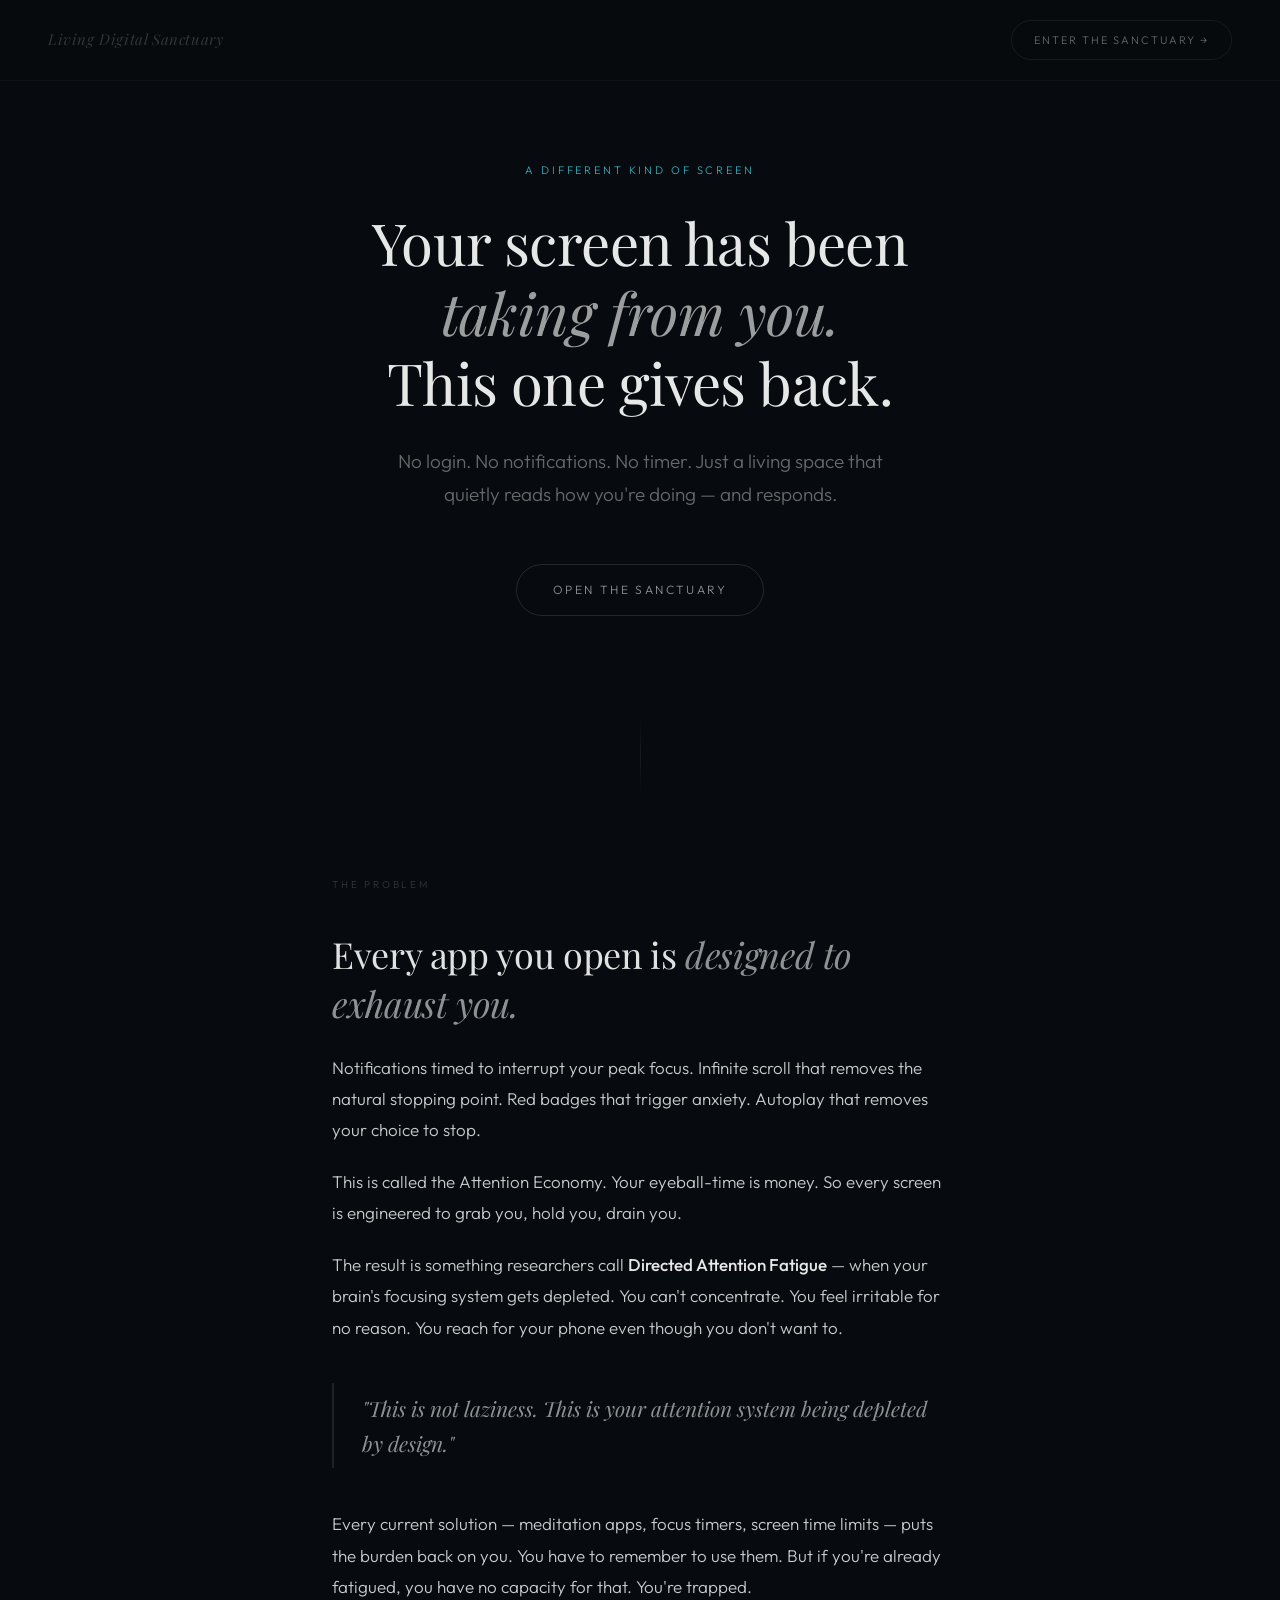
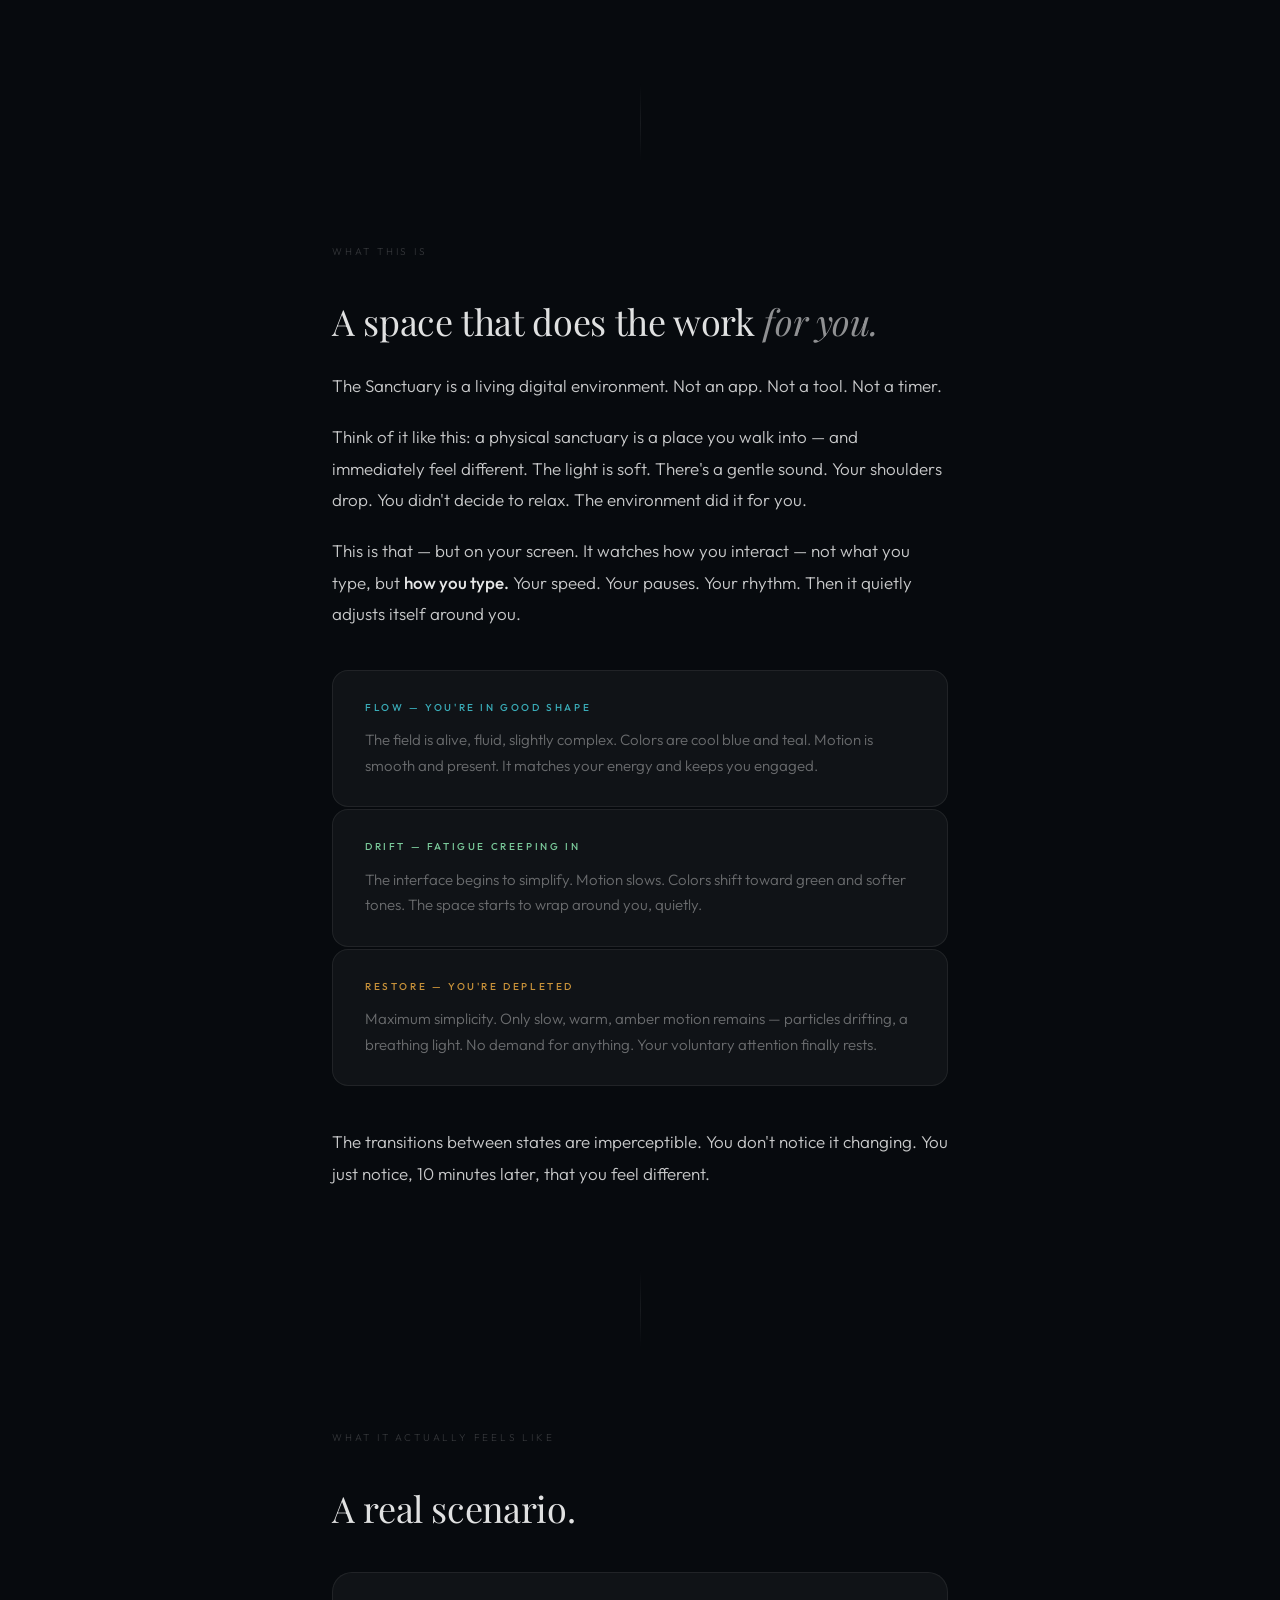
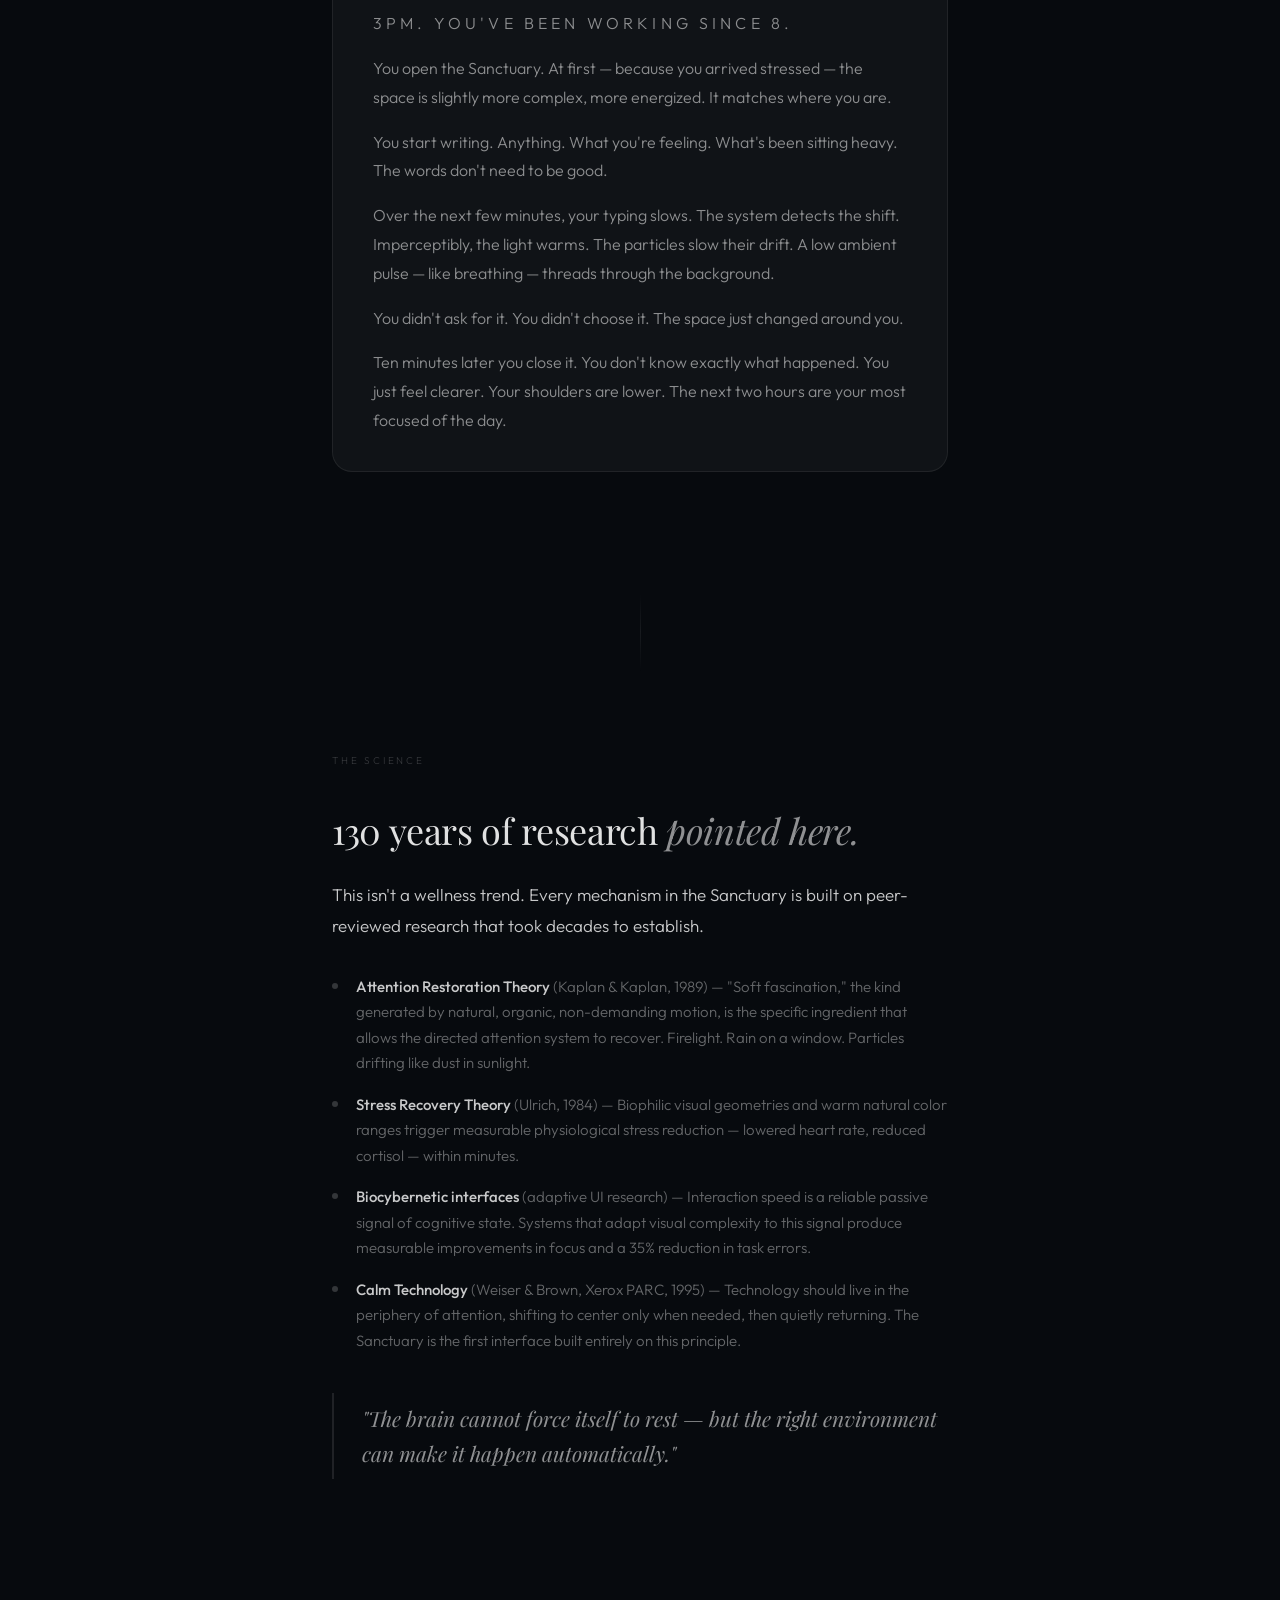
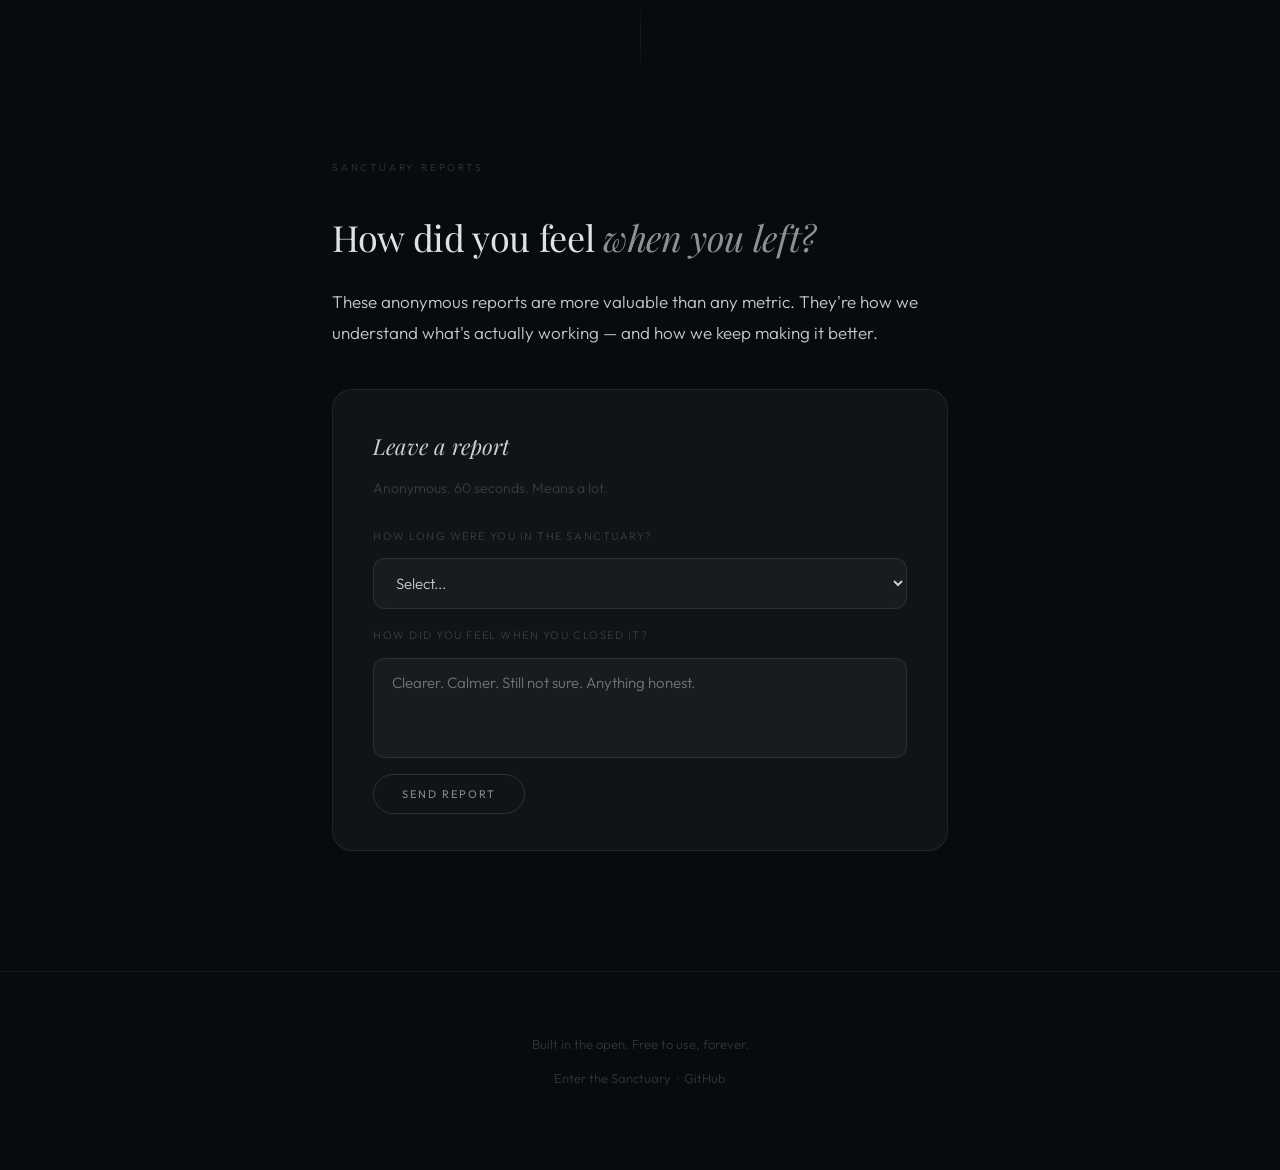
==== about.html @ 69bf77cf "uploaded about" ====
<!DOCTYPE html>
<html lang="en">
<head>
    <meta charset="UTF-8">
    <meta name="viewport" content="width=device-width, initial-scale=1.0">
    <title>About — Living Digital Sanctuary</title>
    <meta name="description" content="A screen that restores you. The science, the story, and why it works.">
    <link rel="preconnect" href="https://fonts.googleapis.com">
    <link rel="preconnect" href="https://fonts.gstatic.com" crossorigin>
    <link href="https://fonts.googleapis.com/css2?family=Outfit:wght@300;400;500&family=Playfair+Display:ital,wght@0,400;0,500;1,400;1,500&display=swap" rel="stylesheet">
    <style>
        *, *::before, *::after { margin: 0; padding: 0; box-sizing: border-box; }

        :root {
            --bg:        #070a0e;
            --surface:   rgba(255,255,255,0.04);
            --border:    rgba(255,255,255,0.07);
            --text:      rgba(255,255,255,0.78);
            --muted:     rgba(255,255,255,0.38);
            --dim:       rgba(255,255,255,0.18);
            --accent:    rgba(255,255,255,0.65);
            --gold:      #c8923a;
            --teal:      #3aacb8;
        }

        html { scroll-behavior: smooth; }

        body {
            background: var(--bg);
            color: var(--text);
            font-family: 'Outfit', sans-serif;
            font-weight: 300;
            line-height: 1.85;
            font-size: 17px;
            opacity: 0;
            animation: fadeIn 1.8s ease 0.2s forwards;
        }

        @keyframes fadeIn { to { opacity: 1; } }

        /* ── NAV ── */
        nav {
            position: fixed;
            top: 0; left: 0; right: 0;
            z-index: 100;
            display: flex;
            align-items: center;
            justify-content: space-between;
            padding: 20px 48px;
            backdrop-filter: blur(20px);
            -webkit-backdrop-filter: blur(20px);
            border-bottom: 1px solid rgba(255,255,255,0.04);
            background: rgba(7,10,14,0.7);
        }

        .nav-logo {
            font-family: 'Playfair Display', serif;
            font-style: italic;
            font-size: 15px;
            color: var(--dim);
            text-decoration: none;
            letter-spacing: 0.04em;
            transition: color 0.3s;
        }
        .nav-logo:hover { color: var(--accent); }

        .nav-enter {
            font-size: 11px;
            letter-spacing: 0.18em;
            text-transform: uppercase;
            color: var(--muted);
            text-decoration: none;
            border: 1px solid var(--border);
            padding: 9px 22px;
            border-radius: 30px;
            transition: background 0.3s, color 0.3s, border-color 0.3s;
        }
        .nav-enter:hover {
            background: rgba(255,255,255,0.07);
            color: var(--accent);
            border-color: rgba(255,255,255,0.18);
        }

        /* ── LAYOUT ── */
        .wrap {
            max-width: 680px;
            margin: 0 auto;
            padding: 0 32px;
        }

        /* ── HERO ── */
        .hero {
            padding: 160px 0 100px;
            text-align: center;
        }

        .hero-eyebrow {
            font-size: 11px;
            letter-spacing: 0.26em;
            text-transform: uppercase;
            color: var(--teal);
            margin-bottom: 28px;
            opacity: 0;
            animation: fadeUp 1s ease 0.6s forwards;
        }

        .hero-title {
            font-family: 'Playfair Display', serif;
            font-size: clamp(38px, 6vw, 58px);
            font-weight: 400;
            line-height: 1.2;
            color: rgba(255,255,255,0.90);
            letter-spacing: -0.01em;
            margin-bottom: 28px;
            opacity: 0;
            animation: fadeUp 1s ease 0.8s forwards;
        }

        .hero-title em {
            font-style: italic;
            color: rgba(255,255,255,0.60);
        }

        .hero-sub {
            font-size: 19px;
            color: var(--muted);
            max-width: 500px;
            margin: 0 auto 52px;
            line-height: 1.75;
            opacity: 0;
            animation: fadeUp 1s ease 1.0s forwards;
        }

        .hero-cta {
            display: inline-block;
            font-size: 12px;
            letter-spacing: 0.2em;
            text-transform: uppercase;
            color: rgba(255,255,255,0.55);
            border: 1px solid rgba(255,255,255,0.12);
            padding: 14px 36px;
            border-radius: 40px;
            text-decoration: none;
            transition: background 0.35s, color 0.35s, border-color 0.35s;
            opacity: 0;
            animation: fadeUp 1s ease 1.2s forwards;
        }

        .hero-cta:hover {
            background: rgba(255,255,255,0.07);
            color: rgba(255,255,255,0.95);
            border-color: rgba(255,255,255,0.22);
        }

        @keyframes fadeUp {
            from { opacity: 0; transform: translateY(14px); }
            to   { opacity: 1; transform: translateY(0); }
        }

        /* ── DIVIDER ── */
        .divider {
            width: 1px;
            height: 80px;
            background: linear-gradient(to bottom, transparent, var(--border), transparent);
            margin: 0 auto;
        }

        /* ── SECTIONS ── */
        section {
            padding: 80px 0;
        }

        .section-label {
            font-size: 10px;
            letter-spacing: 0.28em;
            text-transform: uppercase;
            color: var(--dim);
            margin-bottom: 36px;
        }

        h2 {
            font-family: 'Playfair Display', serif;
            font-size: clamp(26px, 4vw, 36px);
            font-weight: 400;
            line-height: 1.35;
            color: rgba(255,255,255,0.88);
            margin-bottom: 24px;
            letter-spacing: -0.01em;
        }

        h2 em { font-style: italic; color: rgba(255,255,255,0.55); }

        p {
            color: var(--text);
            margin-bottom: 20px;
        }

        p:last-child { margin-bottom: 0; }

        strong {
            color: rgba(255,255,255,0.90);
            font-weight: 500;
        }

        /* ── PULL QUOTE ── */
        .pull-quote {
            border-left: 2px solid rgba(255,255,255,0.10);
            margin: 40px 0;
            padding: 8px 0 8px 28px;
        }

        .pull-quote p {
            font-family: 'Playfair Display', serif;
            font-style: italic;
            font-size: 21px;
            line-height: 1.65;
            color: rgba(255,255,255,0.55);
            margin: 0;
        }

        /* ── STATE CARDS ── */
        .states {
            display: flex;
            flex-direction: column;
            gap: 2px;
            margin: 40px 0;
        }

        .state-card {
            background: var(--surface);
            border: 1px solid var(--border);
            border-radius: 16px;
            padding: 28px 32px;
            transition: background 0.3s;
        }

        .state-card:hover { background: rgba(255,255,255,0.06); }

        .state-name {
            font-size: 10px;
            letter-spacing: 0.26em;
            text-transform: uppercase;
            margin-bottom: 10px;
            font-weight: 500;
        }

        .state-card.flow   .state-name { color: var(--teal); }
        .state-card.drift  .state-name { color: #7ac99a; }
        .state-card.restore .state-name { color: var(--gold); }

        .state-desc {
            font-size: 15px;
            color: var(--muted);
            line-height: 1.7;
            margin: 0;
        }

        /* ── SCIENCE PILLS ── */
        .science-list {
            list-style: none;
            display: flex;
            flex-direction: column;
            gap: 16px;
            margin: 32px 0;
        }

        .science-list li {
            display: flex;
            gap: 18px;
            align-items: flex-start;
        }

        .sci-dot {
            width: 6px;
            height: 6px;
            border-radius: 50%;
            background: rgba(255,255,255,0.18);
            margin-top: 9px;
            flex-shrink: 0;
        }

        .sci-text {
            font-size: 15px;
            color: var(--muted);
            line-height: 1.7;
        }

        .sci-text strong { color: rgba(255,255,255,0.78); }

        /* ── SCENARIO BOX ── */
        .scenario {
            background: var(--surface);
            border: 1px solid var(--border);
            border-radius: 20px;
            padding: 36px 40px;
            margin: 40px 0;
        }

        .scenario-label {
            font-size: 10px;
            letter-spacing: 0.26em;
            text-transform: uppercase;
            color: var(--dim);
            margin-bottom: 20px;
        }

        .scenario p {
            font-size: 16px;
            color: rgba(255,255,255,0.52);
            margin-bottom: 16px;
            line-height: 1.8;
        }

        .scenario p:last-child { margin-bottom: 0; }

        /* ── REPORT FORM ── */
        .report-form {
            background: var(--surface);
            border: 1px solid var(--border);
            border-radius: 20px;
            padding: 36px 40px;
            margin: 40px 0;
        }

        .report-form h3 {
            font-family: 'Playfair Display', serif;
            font-size: 22px;
            font-weight: 400;
            color: rgba(255,255,255,0.80);
            margin-bottom: 10px;
            font-style: italic;
        }

        .report-form p {
            font-size: 14px;
            color: var(--dim);
            margin-bottom: 24px;
        }

        .form-row {
            display: flex;
            flex-direction: column;
            gap: 12px;
            margin-bottom: 16px;
        }

        .form-row label {
            font-size: 11px;
            letter-spacing: 0.14em;
            text-transform: uppercase;
            color: var(--dim);
        }

        .form-row textarea,
        .form-row select {
            background: rgba(255,255,255,0.04);
            border: 1px solid rgba(255,255,255,0.09);
            border-radius: 12px;
            color: var(--text);
            font-family: 'Outfit', sans-serif;
            font-size: 15px;
            font-weight: 300;
            padding: 14px 18px;
            resize: none;
            outline: none;
            transition: border-color 0.3s;
            width: 100%;
        }

        .form-row textarea:focus,
        .form-row select:focus {
            border-color: rgba(255,255,255,0.18);
        }

        .form-row textarea { height: 100px; }

        .form-row select option { background: #111; }

        .form-submit {
            background: transparent;
            border: 1px solid rgba(255,255,255,0.12);
            color: rgba(255,255,255,0.50);
            padding: 12px 28px;
            border-radius: 30px;
            font-size: 11px;
            letter-spacing: 0.18em;
            text-transform: uppercase;
            cursor: pointer;
            font-family: 'Outfit', sans-serif;
            transition: background 0.3s, color 0.3s, border-color 0.3s;
        }

        .form-submit:hover {
            background: rgba(255,255,255,0.07);
            color: rgba(255,255,255,0.90);
            border-color: rgba(255,255,255,0.20);
        }

        /* ── FOOTER ── */
        footer {
            padding: 60px 0 80px;
            text-align: center;
            border-top: 1px solid rgba(255,255,255,0.05);
        }

        footer p {
            font-size: 13px;
            color: var(--dim);
            margin-bottom: 10px;
        }

        footer a {
            color: var(--dim);
            text-decoration: none;
            transition: color 0.3s;
        }

        footer a:hover { color: var(--accent); }

        /* ── RESPONSIVE ── */
        @media (max-width: 600px) {
            nav { padding: 18px 24px; }
            .wrap { padding: 0 20px; }
            .hero { padding: 120px 0 70px; }
            .scenario, .report-form { padding: 26px 22px; }
            .pull-quote { padding-left: 18px; }
        }
    </style>
</head>
<body>

<nav>
    <a class="nav-logo" href="index.html">Living Digital Sanctuary</a>
    <a class="nav-enter" href="index.html">Enter the Sanctuary →</a>
</nav>

<main>

    <!-- HERO -->
    <div class="wrap">
        <div class="hero">
            <p class="hero-eyebrow">A different kind of screen</p>
            <h1 class="hero-title">Your screen has been<br><em>taking from you.</em><br>This one gives back.</h1>
            <p class="hero-sub">No login. No notifications. No timer. Just a living space that quietly reads how you're doing — and responds.</p>
            <a class="hero-cta" href="index.html">Open the Sanctuary</a>
        </div>
    </div>

    <div class="divider"></div>

    <!-- THE PROBLEM -->
    <div class="wrap">
        <section>
            <p class="section-label">The problem</p>
            <h2>Every app you open is <em>designed to exhaust you.</em></h2>
            <p>Notifications timed to interrupt your peak focus. Infinite scroll that removes the natural stopping point. Red badges that trigger anxiety. Autoplay that removes your choice to stop.</p>
            <p>This is called the Attention Economy. Your eyeball-time is money. So every screen is engineered to grab you, hold you, drain you.</p>
            <p>The result is something researchers call <strong>Directed Attention Fatigue</strong> — when your brain's focusing system gets depleted. You can't concentrate. You feel irritable for no reason. You reach for your phone even though you don't want to.</p>

            <div class="pull-quote">
                <p>"This is not laziness. This is your attention system being depleted by design."</p>
            </div>

            <p>Every current solution — meditation apps, focus timers, screen time limits — puts the burden back on you. You have to remember to use them. But if you're already fatigued, you have no capacity for that. You're trapped.</p>
        </section>
    </div>

    <div class="divider"></div>

    <!-- WHAT IT IS -->
    <div class="wrap">
        <section>
            <p class="section-label">What this is</p>
            <h2>A space that does the work <em>for you.</em></h2>
            <p>The Sanctuary is a living digital environment. Not an app. Not a tool. Not a timer.</p>
            <p>Think of it like this: a physical sanctuary is a place you walk into — and immediately feel different. The light is soft. There's a gentle sound. Your shoulders drop. You didn't decide to relax. The environment did it for you.</p>
            <p>This is that — but on your screen. It watches how you interact — not what you type, but <strong>how you type.</strong> Your speed. Your pauses. Your rhythm. Then it quietly adjusts itself around you.</p>

            <div class="states">
                <div class="state-card flow">
                    <p class="state-name">Flow — you're in good shape</p>
                    <p class="state-desc">The field is alive, fluid, slightly complex. Colors are cool blue and teal. Motion is smooth and present. It matches your energy and keeps you engaged.</p>
                </div>
                <div class="state-card drift">
                    <p class="state-name">Drift — fatigue creeping in</p>
                    <p class="state-desc">The interface begins to simplify. Motion slows. Colors shift toward green and softer tones. The space starts to wrap around you, quietly.</p>
                </div>
                <div class="state-card restore">
                    <p class="state-name">Restore — you're depleted</p>
                    <p class="state-desc">Maximum simplicity. Only slow, warm, amber motion remains — particles drifting, a breathing light. No demand for anything. Your voluntary attention finally rests.</p>
                </div>
            </div>

            <p>The transitions between states are imperceptible. You don't notice it changing. You just notice, 10 minutes later, that you feel different.</p>
        </section>
    </div>

    <div class="divider"></div>

    <!-- A REAL SCENARIO -->
    <div class="wrap">
        <section>
            <p class="section-label">What it actually feels like</p>
            <h2>A real scenario.</h2>

            <div class="scenario">
                <p class="scenario-label">3pm. You've been working since 8.</p>
                <p>You open the Sanctuary. At first — because you arrived stressed — the space is slightly more complex, more energized. It matches where you are.</p>
                <p>You start writing. Anything. What you're feeling. What's been sitting heavy. The words don't need to be good.</p>
                <p>Over the next few minutes, your typing slows. The system detects the shift. Imperceptibly, the light warms. The particles slow their drift. A low ambient pulse — like breathing — threads through the background.</p>
                <p>You didn't ask for it. You didn't choose it. The space just changed around you.</p>
                <p>Ten minutes later you close it. You don't know exactly what happened. You just feel clearer. Your shoulders are lower. The next two hours are your most focused of the day.</p>
            </div>
        </section>
    </div>

    <div class="divider"></div>

    <!-- THE SCIENCE -->
    <div class="wrap">
        <section>
            <p class="section-label">The science</p>
            <h2>130 years of research <em>pointed here.</em></h2>
            <p>This isn't a wellness trend. Every mechanism in the Sanctuary is built on peer-reviewed research that took decades to establish.</p>

            <ul class="science-list">
                <li>
                    <span class="sci-dot"></span>
                    <span class="sci-text"><strong>Attention Restoration Theory</strong> (Kaplan & Kaplan, 1989) — "Soft fascination," the kind generated by natural, organic, non-demanding motion, is the specific ingredient that allows the directed attention system to recover. Firelight. Rain on a window. Particles drifting like dust in sunlight.</span>
                </li>
                <li>
                    <span class="sci-dot"></span>
                    <span class="sci-text"><strong>Stress Recovery Theory</strong> (Ulrich, 1984) — Biophilic visual geometries and warm natural color ranges trigger measurable physiological stress reduction — lowered heart rate, reduced cortisol — within minutes.</span>
                </li>
                <li>
                    <span class="sci-dot"></span>
                    <span class="sci-text"><strong>Biocybernetic interfaces</strong> (adaptive UI research) — Interaction speed is a reliable passive signal of cognitive state. Systems that adapt visual complexity to this signal produce measurable improvements in focus and a 35% reduction in task errors.</span>
                </li>
                <li>
                    <span class="sci-dot"></span>
                    <span class="sci-text"><strong>Calm Technology</strong> (Weiser & Brown, Xerox PARC, 1995) — Technology should live in the periphery of attention, shifting to center only when needed, then quietly returning. The Sanctuary is the first interface built entirely on this principle.</span>
                </li>
            </ul>

            <div class="pull-quote">
                <p>"The brain cannot force itself to rest — but the right environment can make it happen automatically."</p>
            </div>
        </section>
    </div>

    <div class="divider"></div>

    <!-- SANCTUARY REPORTS -->
    <div class="wrap">
        <section>
            <p class="section-label">Sanctuary reports</p>
            <h2>How did you feel <em>when you left?</em></h2>
            <p>These anonymous reports are more valuable than any metric. They're how we understand what's actually working — and how we keep making it better.</p>

            <div class="report-form">
                <h3>Leave a report</h3>
                <p>Anonymous. 60 seconds. Means a lot.</p>

                <div class="form-row">
                    <label>How long were you in the Sanctuary?</label>
                    <select>
                        <option value="">Select...</option>
                        <option>Less than 2 minutes</option>
                        <option>2–5 minutes</option>
                        <option>5–10 minutes</option>
                        <option>More than 10 minutes</option>
                    </select>
                </div>

                <div class="form-row">
                    <label>How did you feel when you closed it?</label>
                    <textarea placeholder="Clearer. Calmer. Still not sure. Anything honest."></textarea>
                </div>

                <button class="form-submit" onclick="submitReport(this)">Send report</button>
            </div>
        </section>
    </div>

</main>

<footer>
    <div class="wrap">
        <p>Built in the open. Free to use, forever.</p>
        <p><a href="index.html">Enter the Sanctuary</a> &nbsp;·&nbsp; <a href="https://github.com/My-Projects-SpaceLab/living-digital-sanctuary" target="_blank" rel="noopener">GitHub</a></p>
    </div>
</footer>

<script>
function submitReport(btn) {
    const select   = document.querySelector('.report-form select');
    const textarea = document.querySelector('.report-form textarea');
    const duration = select.value;
    const feeling  = textarea.value.trim();

    if (!duration || !feeling) {
        btn.textContent = 'Please fill both fields';
        setTimeout(() => { btn.textContent = 'Send report'; }, 2000);
        return;
    }

    // In production: replace with your actual form endpoint (Formspree, Netlify Forms, etc.)
    // For now: just show a thank-you state
    const form = document.querySelector('.report-form');
    form.innerHTML = `
        <p style="font-family:'Playfair Display',serif; font-style:italic; font-size:20px; color:rgba(255,255,255,0.60); line-height:1.7;">
            Thank you. That matters more than you know.
        </p>
    `;
}
</script>

</body>
</html>
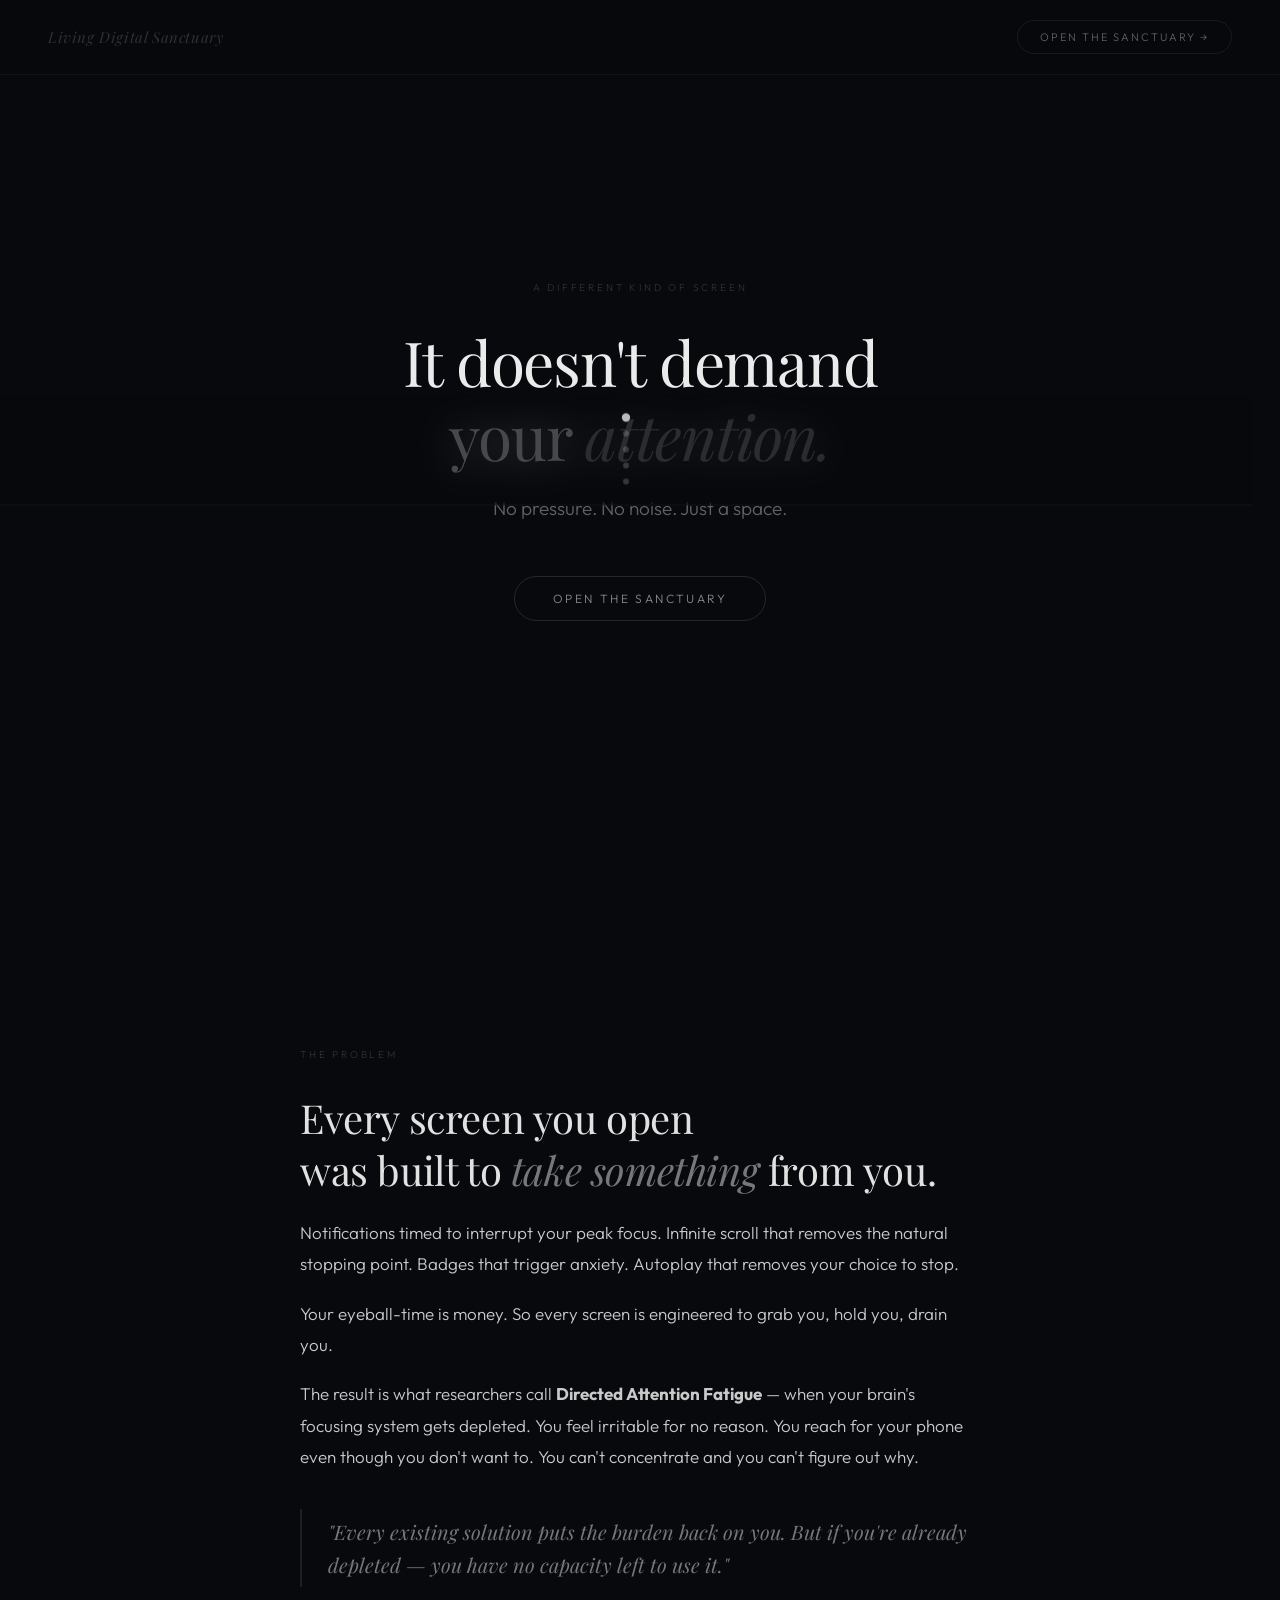
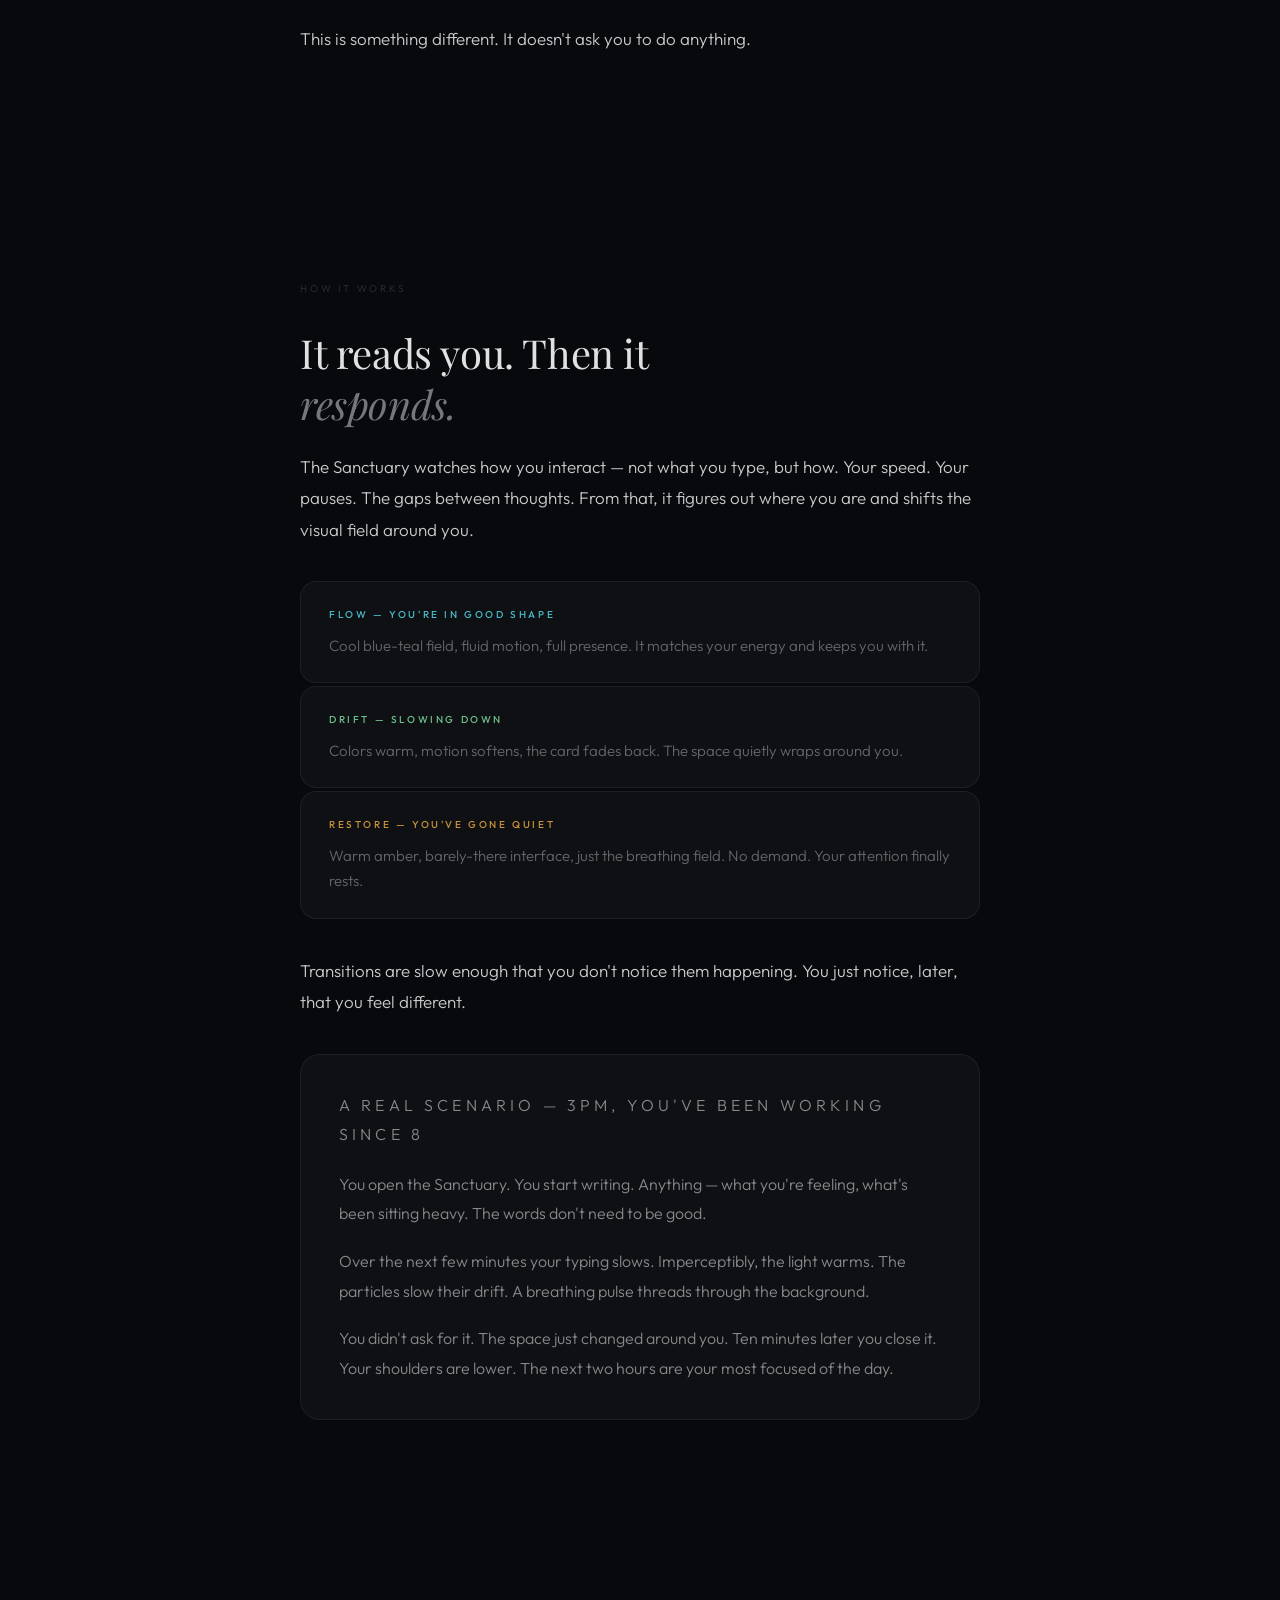
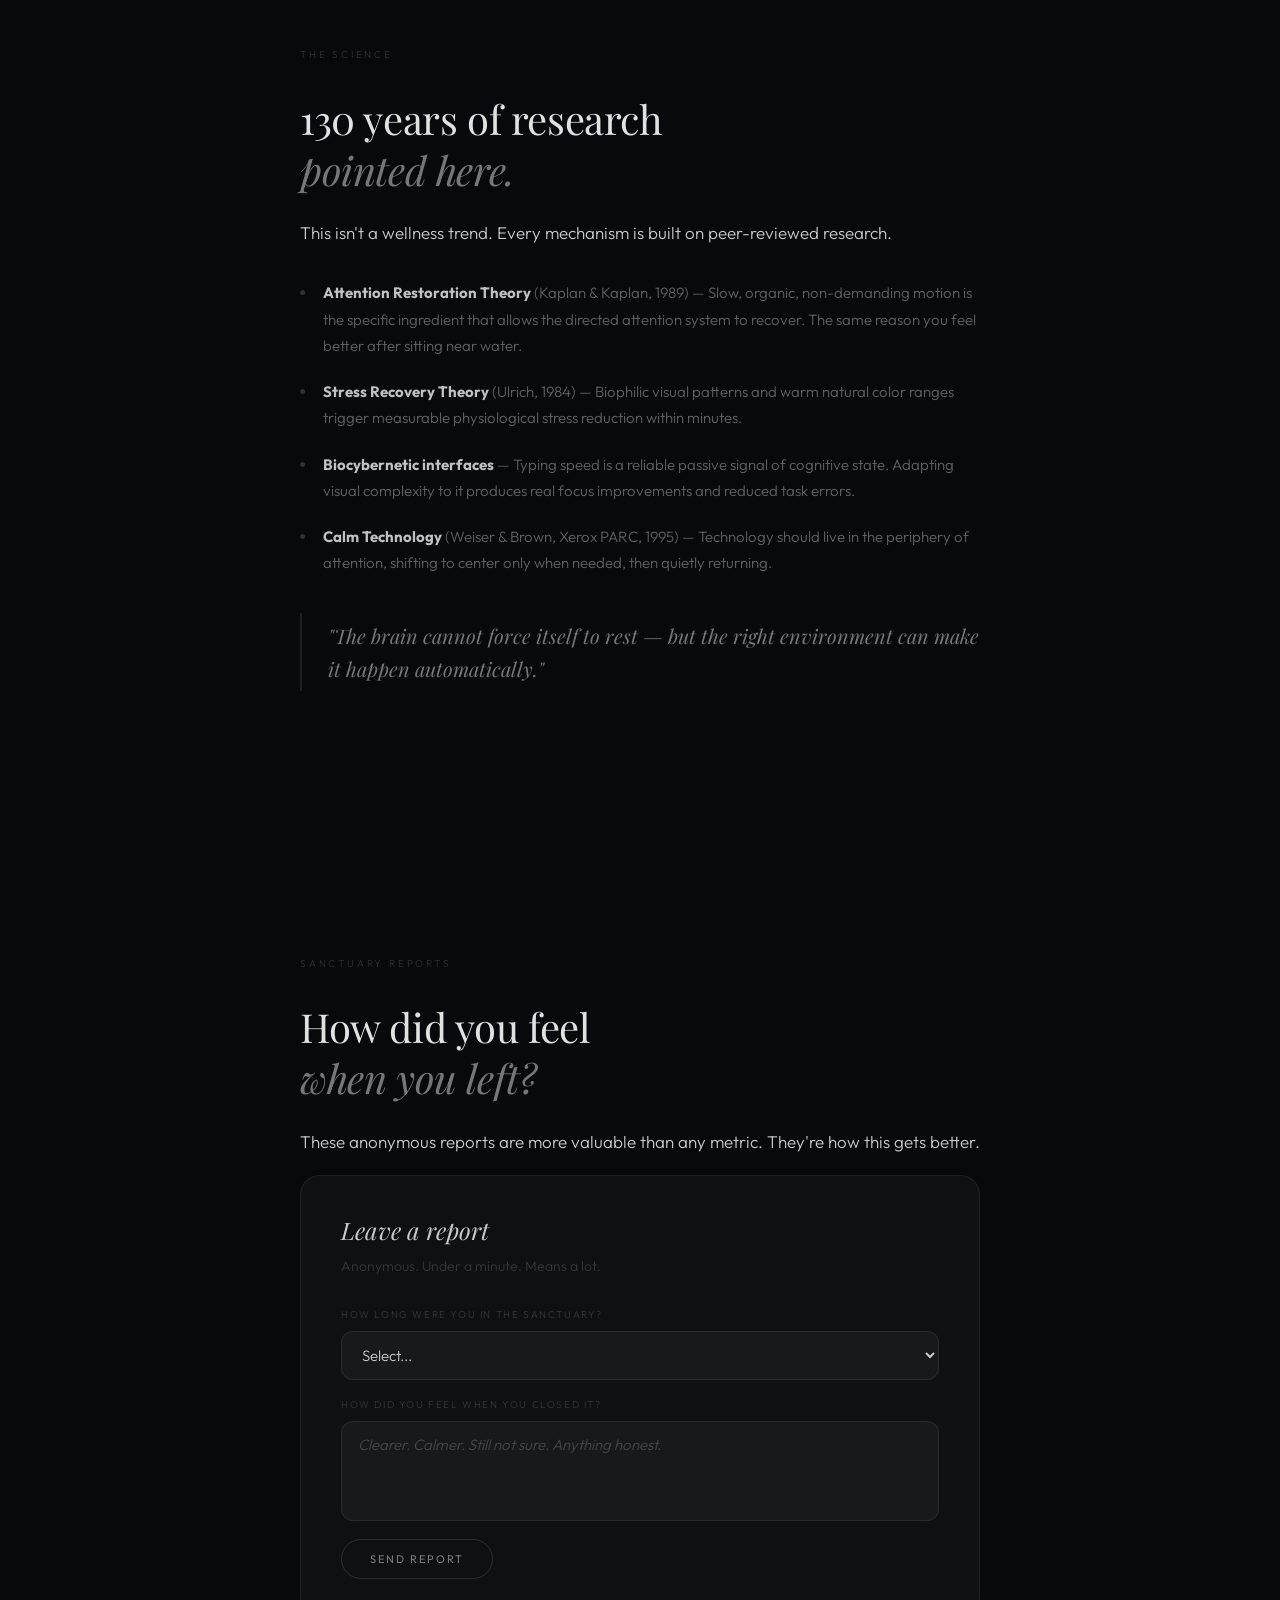
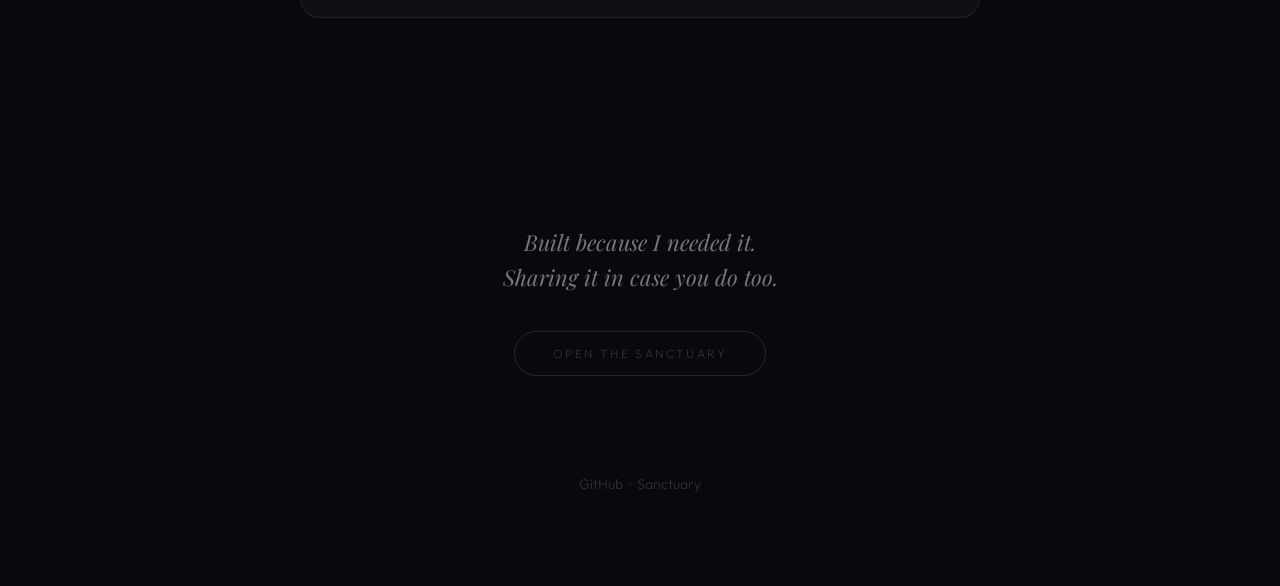
==== commit 3d3ac7ea: "Update about.html style changed to apple" ====
--- a/about.html
+++ b/about.html
@@ -3,617 +3,425 @@
 <head>
     <meta charset="UTF-8">
     <meta name="viewport" content="width=device-width, initial-scale=1.0">
-    <title>About — Living Digital Sanctuary</title>
-    <meta name="description" content="A screen that restores you. The science, the story, and why it works.">
+    <title>Living Digital Sanctuary</title>
+    <meta name="description" content="A screen that doesn't demand your attention. No pressure. No noise. Just a space.">
     <link rel="preconnect" href="https://fonts.googleapis.com">
     <link rel="preconnect" href="https://fonts.gstatic.com" crossorigin>
     <link href="https://fonts.googleapis.com/css2?family=Outfit:wght@300;400;500&family=Playfair+Display:ital,wght@0,400;0,500;1,400;1,500&display=swap" rel="stylesheet">
     <style>
-        *, *::before, *::after { margin: 0; padding: 0; box-sizing: border-box; }
-
-        :root {
-            --bg:        #070a0e;
-            --surface:   rgba(255,255,255,0.04);
-            --border:    rgba(255,255,255,0.07);
-            --text:      rgba(255,255,255,0.78);
-            --muted:     rgba(255,255,255,0.38);
-            --dim:       rgba(255,255,255,0.18);
-            --accent:    rgba(255,255,255,0.65);
-            --gold:      #c8923a;
-            --teal:      #3aacb8;
-        }
-
-        html { scroll-behavior: smooth; }
-
-        body {
-            background: var(--bg);
-            color: var(--text);
-            font-family: 'Outfit', sans-serif;
-            font-weight: 300;
-            line-height: 1.85;
-            font-size: 17px;
-            opacity: 0;
-            animation: fadeIn 1.8s ease 0.2s forwards;
-        }
-
-        @keyframes fadeIn { to { opacity: 1; } }
-
-        /* ── NAV ── */
-        nav {
-            position: fixed;
-            top: 0; left: 0; right: 0;
-            z-index: 100;
-            display: flex;
-            align-items: center;
-            justify-content: space-between;
-            padding: 20px 48px;
-            backdrop-filter: blur(20px);
-            -webkit-backdrop-filter: blur(20px);
-            border-bottom: 1px solid rgba(255,255,255,0.04);
-            background: rgba(7,10,14,0.7);
-        }
-
-        .nav-logo {
-            font-family: 'Playfair Display', serif;
-            font-style: italic;
-            font-size: 15px;
-            color: var(--dim);
-            text-decoration: none;
-            letter-spacing: 0.04em;
-            transition: color 0.3s;
-        }
-        .nav-logo:hover { color: var(--accent); }
-
-        .nav-enter {
-            font-size: 11px;
-            letter-spacing: 0.18em;
-            text-transform: uppercase;
-            color: var(--muted);
-            text-decoration: none;
-            border: 1px solid var(--border);
-            padding: 9px 22px;
-            border-radius: 30px;
-            transition: background 0.3s, color 0.3s, border-color 0.3s;
-        }
-        .nav-enter:hover {
-            background: rgba(255,255,255,0.07);
-            color: var(--accent);
-            border-color: rgba(255,255,255,0.18);
-        }
-
-        /* ── LAYOUT ── */
-        .wrap {
-            max-width: 680px;
-            margin: 0 auto;
-            padding: 0 32px;
-        }
-
-        /* ── HERO ── */
-        .hero {
-            padding: 160px 0 100px;
-            text-align: center;
-        }
-
-        .hero-eyebrow {
-            font-size: 11px;
-            letter-spacing: 0.26em;
-            text-transform: uppercase;
-            color: var(--teal);
-            margin-bottom: 28px;
-            opacity: 0;
-            animation: fadeUp 1s ease 0.6s forwards;
-        }
-
-        .hero-title {
-            font-family: 'Playfair Display', serif;
-            font-size: clamp(38px, 6vw, 58px);
-            font-weight: 400;
-            line-height: 1.2;
-            color: rgba(255,255,255,0.90);
-            letter-spacing: -0.01em;
-            margin-bottom: 28px;
-            opacity: 0;
-            animation: fadeUp 1s ease 0.8s forwards;
-        }
-
-        .hero-title em {
-            font-style: italic;
-            color: rgba(255,255,255,0.60);
-        }
-
-        .hero-sub {
-            font-size: 19px;
-            color: var(--muted);
-            max-width: 500px;
-            margin: 0 auto 52px;
-            line-height: 1.75;
-            opacity: 0;
-            animation: fadeUp 1s ease 1.0s forwards;
-        }
-
-        .hero-cta {
-            display: inline-block;
-            font-size: 12px;
-            letter-spacing: 0.2em;
-            text-transform: uppercase;
-            color: rgba(255,255,255,0.55);
-            border: 1px solid rgba(255,255,255,0.12);
-            padding: 14px 36px;
-            border-radius: 40px;
-            text-decoration: none;
-            transition: background 0.35s, color 0.35s, border-color 0.35s;
-            opacity: 0;
-            animation: fadeUp 1s ease 1.2s forwards;
-        }
-
-        .hero-cta:hover {
-            background: rgba(255,255,255,0.07);
-            color: rgba(255,255,255,0.95);
-            border-color: rgba(255,255,255,0.22);
-        }
-
-        @keyframes fadeUp {
-            from { opacity: 0; transform: translateY(14px); }
-            to   { opacity: 1; transform: translateY(0); }
-        }
-
-        /* ── DIVIDER ── */
-        .divider {
-            width: 1px;
-            height: 80px;
-            background: linear-gradient(to bottom, transparent, var(--border), transparent);
-            margin: 0 auto;
-        }
-
-        /* ── SECTIONS ── */
-        section {
-            padding: 80px 0;
-        }
-
-        .section-label {
-            font-size: 10px;
-            letter-spacing: 0.28em;
-            text-transform: uppercase;
-            color: var(--dim);
-            margin-bottom: 36px;
-        }
-
-        h2 {
-            font-family: 'Playfair Display', serif;
-            font-size: clamp(26px, 4vw, 36px);
-            font-weight: 400;
-            line-height: 1.35;
-            color: rgba(255,255,255,0.88);
-            margin-bottom: 24px;
-            letter-spacing: -0.01em;
-        }
-
-        h2 em { font-style: italic; color: rgba(255,255,255,0.55); }
-
-        p {
-            color: var(--text);
-            margin-bottom: 20px;
-        }
-
-        p:last-child { margin-bottom: 0; }
-
-        strong {
-            color: rgba(255,255,255,0.90);
-            font-weight: 500;
-        }
-
-        /* ── PULL QUOTE ── */
-        .pull-quote {
-            border-left: 2px solid rgba(255,255,255,0.10);
-            margin: 40px 0;
-            padding: 8px 0 8px 28px;
-        }
-
-        .pull-quote p {
-            font-family: 'Playfair Display', serif;
-            font-style: italic;
-            font-size: 21px;
-            line-height: 1.65;
-            color: rgba(255,255,255,0.55);
-            margin: 0;
-        }
-
-        /* ── STATE CARDS ── */
-        .states {
-            display: flex;
-            flex-direction: column;
-            gap: 2px;
-            margin: 40px 0;
-        }
-
-        .state-card {
-            background: var(--surface);
-            border: 1px solid var(--border);
-            border-radius: 16px;
-            padding: 28px 32px;
-            transition: background 0.3s;
-        }
-
-        .state-card:hover { background: rgba(255,255,255,0.06); }
-
-        .state-name {
-            font-size: 10px;
-            letter-spacing: 0.26em;
-            text-transform: uppercase;
-            margin-bottom: 10px;
-            font-weight: 500;
-        }
-
-        .state-card.flow   .state-name { color: var(--teal); }
-        .state-card.drift  .state-name { color: #7ac99a; }
-        .state-card.restore .state-name { color: var(--gold); }
-
-        .state-desc {
-            font-size: 15px;
-            color: var(--muted);
-            line-height: 1.7;
-            margin: 0;
-        }
-
-        /* ── SCIENCE PILLS ── */
-        .science-list {
-            list-style: none;
-            display: flex;
-            flex-direction: column;
-            gap: 16px;
-            margin: 32px 0;
-        }
-
-        .science-list li {
-            display: flex;
-            gap: 18px;
-            align-items: flex-start;
-        }
-
-        .sci-dot {
-            width: 6px;
-            height: 6px;
-            border-radius: 50%;
-            background: rgba(255,255,255,0.18);
-            margin-top: 9px;
-            flex-shrink: 0;
-        }
-
-        .sci-text {
-            font-size: 15px;
-            color: var(--muted);
-            line-height: 1.7;
-        }
-
-        .sci-text strong { color: rgba(255,255,255,0.78); }
-
-        /* ── SCENARIO BOX ── */
-        .scenario {
-            background: var(--surface);
-            border: 1px solid var(--border);
-            border-radius: 20px;
-            padding: 36px 40px;
-            margin: 40px 0;
-        }
-
-        .scenario-label {
-            font-size: 10px;
-            letter-spacing: 0.26em;
-            text-transform: uppercase;
-            color: var(--dim);
-            margin-bottom: 20px;
-        }
-
-        .scenario p {
-            font-size: 16px;
-            color: rgba(255,255,255,0.52);
-            margin-bottom: 16px;
-            line-height: 1.8;
-        }
-
-        .scenario p:last-child { margin-bottom: 0; }
-
-        /* ── REPORT FORM ── */
-        .report-form {
-            background: var(--surface);
-            border: 1px solid var(--border);
-            border-radius: 20px;
-            padding: 36px 40px;
-            margin: 40px 0;
-        }
-
-        .report-form h3 {
-            font-family: 'Playfair Display', serif;
-            font-size: 22px;
-            font-weight: 400;
-            color: rgba(255,255,255,0.80);
-            margin-bottom: 10px;
-            font-style: italic;
-        }
-
-        .report-form p {
-            font-size: 14px;
-            color: var(--dim);
-            margin-bottom: 24px;
-        }
-
-        .form-row {
-            display: flex;
-            flex-direction: column;
-            gap: 12px;
-            margin-bottom: 16px;
-        }
-
-        .form-row label {
-            font-size: 11px;
-            letter-spacing: 0.14em;
-            text-transform: uppercase;
-            color: var(--dim);
-        }
-
-        .form-row textarea,
-        .form-row select {
-            background: rgba(255,255,255,0.04);
-            border: 1px solid rgba(255,255,255,0.09);
-            border-radius: 12px;
-            color: var(--text);
-            font-family: 'Outfit', sans-serif;
-            font-size: 15px;
-            font-weight: 300;
-            padding: 14px 18px;
-            resize: none;
-            outline: none;
-            transition: border-color 0.3s;
-            width: 100%;
-        }
-
-        .form-row textarea:focus,
-        .form-row select:focus {
-            border-color: rgba(255,255,255,0.18);
-        }
-
-        .form-row textarea { height: 100px; }
-
-        .form-row select option { background: #111; }
-
-        .form-submit {
-            background: transparent;
-            border: 1px solid rgba(255,255,255,0.12);
-            color: rgba(255,255,255,0.50);
-            padding: 12px 28px;
-            border-radius: 30px;
-            font-size: 11px;
-            letter-spacing: 0.18em;
-            text-transform: uppercase;
-            cursor: pointer;
-            font-family: 'Outfit', sans-serif;
-            transition: background 0.3s, color 0.3s, border-color 0.3s;
-        }
-
-        .form-submit:hover {
-            background: rgba(255,255,255,0.07);
-            color: rgba(255,255,255,0.90);
-            border-color: rgba(255,255,255,0.20);
-        }
-
-        /* ── FOOTER ── */
-        footer {
-            padding: 60px 0 80px;
-            text-align: center;
-            border-top: 1px solid rgba(255,255,255,0.05);
-        }
-
-        footer p {
-            font-size: 13px;
-            color: var(--dim);
-            margin-bottom: 10px;
-        }
-
-        footer a {
-            color: var(--dim);
-            text-decoration: none;
-            transition: color 0.3s;
-        }
-
-        footer a:hover { color: var(--accent); }
-
-        /* ── RESPONSIVE ── */
-        @media (max-width: 600px) {
-            nav { padding: 18px 24px; }
-            .wrap { padding: 0 20px; }
-            .hero { padding: 120px 0 70px; }
-            .scenario, .report-form { padding: 26px 22px; }
-            .pull-quote { padding-left: 18px; }
-        }
+    *, *::before, *::after { margin:0; padding:0; box-sizing:border-box; }
+
+    :root {
+        --bg: #07090d;
+        --text: rgba(255,255,255,0.78);
+        --muted: rgba(255,255,255,0.36);
+        --dim: rgba(255,255,255,0.16);
+        --border: rgba(255,255,255,0.07);
+        --teal: #4ab8c4;
+        --gold: #c8923a;
+        --green: #6dbf8a;
+    }
+
+    html { scroll-behavior:smooth; scroll-snap-type:y mandatory; }
+
+    body {
+        background:var(--bg);
+        color:var(--text);
+        font-family:'Outfit',sans-serif;
+        font-weight:300;
+        overflow-x:hidden;
+        opacity:0;
+        animation:fadeIn 1.6s ease 0.2s forwards;
+    }
+    @keyframes fadeIn { to { opacity:1; } }
+
+    /* ── SECTION BASE — full viewport, snap ── */
+    .section {
+        min-height:100vh;
+        display:flex; align-items:center; justify-content:center;
+        scroll-snap-align:start;
+        padding:80px 24px;
+        position:relative;
+    }
+
+    .inner {
+        width:100%; max-width:680px;
+        margin:0 auto;
+    }
+
+    /* ── NAV ── */
+    nav {
+        position:fixed; top:0; left:0; right:0; z-index:100;
+        display:flex; align-items:center; justify-content:space-between;
+        padding:20px 48px;
+        backdrop-filter:blur(20px); -webkit-backdrop-filter:blur(20px);
+        border-bottom:1px solid rgba(255,255,255,0.04);
+        background:rgba(7,9,13,0.72);
+    }
+    .nav-logo {
+        font-family:'Playfair Display',serif; font-style:italic;
+        font-size:15px; color:var(--dim); text-decoration:none;
+        letter-spacing:0.04em; transition:color 0.3s;
+    }
+    .nav-logo:hover { color:rgba(255,255,255,0.72); }
+    .nav-cta {
+        font-size:11px; letter-spacing:0.18em; text-transform:uppercase;
+        color:var(--muted); text-decoration:none;
+        border:1px solid var(--border); padding:9px 22px; border-radius:30px;
+        transition:background 0.3s,color 0.3s,border-color 0.3s;
+    }
+    .nav-cta:hover { background:rgba(255,255,255,0.07); color:rgba(255,255,255,0.90); border-color:rgba(255,255,255,0.18); }
+
+    /* ── DOT NAV right side ── */
+    #dot-nav {
+        position:fixed; right:28px; top:50%; transform:translateY(-50%);
+        z-index:100; display:flex; flex-direction:column; gap:10px;
+    }
+    .dot {
+        width:6px; height:6px; border-radius:50%;
+        background:rgba(255,255,255,0.18); cursor:pointer;
+        transition:background 0.4s, transform 0.4s;
+        border:none; padding:0;
+    }
+    .dot.active { background:rgba(255,255,255,0.72); transform:scale(1.4); }
+    .dot:hover  { background:rgba(255,255,255,0.50); }
+
+    /* ── TYPOGRAPHY ── */
+    .eyebrow {
+        font-size:10px; letter-spacing:0.28em; text-transform:uppercase;
+        color:var(--dim); margin-bottom:28px;
+    }
+    h1 {
+        font-family:'Playfair Display',serif;
+        font-size:clamp(40px,6vw,62px);
+        font-weight:400; line-height:1.18;
+        color:rgba(255,255,255,0.92);
+        letter-spacing:-0.02em;
+        margin-bottom:28px;
+    }
+    h1 em { font-style:italic; color:rgba(255,255,255,0.48); }
+    h2 {
+        font-family:'Playfair Display',serif;
+        font-size:clamp(28px,4vw,40px);
+        font-weight:400; line-height:1.28;
+        color:rgba(255,255,255,0.88);
+        letter-spacing:-0.01em;
+        margin-bottom:22px;
+    }
+    h2 em { font-style:italic; color:rgba(255,255,255,0.45); }
+    p {
+        font-size:17px; line-height:1.85;
+        color:var(--text); margin-bottom:18px;
+    }
+    p:last-child { margin-bottom:0; }
+
+    /* ── HERO ── */
+    #s0 { text-align:center; }
+    #s0 h1 { margin-bottom:20px; }
+    .hero-sub {
+        font-size:19px; color:var(--muted);
+        max-width:480px; margin:0 auto 52px;
+        line-height:1.7;
+    }
+    .hero-btn {
+        display:inline-block; font-size:12px;
+        letter-spacing:0.20em; text-transform:uppercase;
+        color:rgba(255,255,255,0.52); border:1px solid rgba(255,255,255,0.12);
+        padding:14px 38px; border-radius:40px; text-decoration:none;
+        transition:background 0.35s,color 0.35s,border-color 0.35s;
+    }
+    .hero-btn:hover { background:rgba(255,255,255,0.07); color:rgba(255,255,255,0.95); border-color:rgba(255,255,255,0.22); }
+
+    /* ── PROBLEM ── */
+    .pull-quote {
+        border-left:2px solid rgba(255,255,255,0.09);
+        margin:36px 0; padding:6px 0 6px 26px;
+    }
+    .pull-quote p {
+        font-family:'Playfair Display',serif; font-style:italic;
+        font-size:20px; line-height:1.65;
+        color:rgba(255,255,255,0.45); margin:0;
+    }
+
+    /* ── STATE CARDS ── */
+    .states { display:flex; flex-direction:column; gap:3px; margin:36px 0; }
+    .state-card {
+        background:rgba(255,255,255,0.03);
+        border:1px solid rgba(255,255,255,0.06);
+        border-radius:16px; padding:24px 28px;
+        transition:background 0.3s;
+    }
+    .state-card:hover { background:rgba(255,255,255,0.055); }
+    .state-name {
+        font-size:10px; letter-spacing:0.26em; text-transform:uppercase;
+        font-weight:500; margin-bottom:8px;
+    }
+    .state-card.flow   .state-name { color:var(--teal); }
+    .state-card.drift  .state-name { color:var(--green); }
+    .state-card.restore .state-name { color:var(--gold); }
+    .state-desc { font-size:15px; color:var(--muted); line-height:1.7; margin:0; }
+
+    /* ── SCENARIO ── */
+    .scenario {
+        background:rgba(255,255,255,0.03);
+        border:1px solid rgba(255,255,255,0.06);
+        border-radius:20px; padding:36px 38px; margin:36px 0;
+    }
+    .scenario-label {
+        font-size:10px; letter-spacing:0.26em; text-transform:uppercase;
+        color:var(--dim); margin-bottom:20px;
+    }
+    .scenario p { font-size:16px; color:rgba(255,255,255,0.50); line-height:1.85; }
+
+    /* ── SCIENCE ── */
+    .sci-list { list-style:none; display:flex; flex-direction:column; gap:20px; margin:32px 0; }
+    .sci-list li { display:flex; gap:18px; align-items:flex-start; }
+    .sci-dot {
+        width:5px; height:5px; border-radius:50%;
+        background:rgba(255,255,255,0.16); margin-top:10px; flex-shrink:0;
+    }
+    .sci-text { font-size:15px; color:var(--muted); line-height:1.75; }
+    .sci-text strong { color:rgba(255,255,255,0.75); }
+
+    /* ── REPORT ── */
+    .report-box {
+        background:rgba(255,255,255,0.03);
+        border:1px solid rgba(255,255,255,0.07);
+        border-radius:20px; padding:38px 40px;
+    }
+    .report-box h3 {
+        font-family:'Playfair Display',serif; font-size:24px;
+        font-weight:400; color:rgba(255,255,255,0.78);
+        margin-bottom:8px; font-style:italic;
+    }
+    .report-box > p { font-size:14px; color:var(--dim); margin-bottom:28px; }
+    .form-row { display:flex; flex-direction:column; gap:10px; margin-bottom:18px; }
+    .form-row label { font-size:10px; letter-spacing:0.16em; text-transform:uppercase; color:var(--dim); }
+    .form-row select,
+    .form-row textarea {
+        background:rgba(255,255,255,0.04);
+        border:1px solid rgba(255,255,255,0.08);
+        border-radius:12px; color:var(--text);
+        font-family:'Outfit',sans-serif; font-size:15px; font-weight:300;
+        padding:13px 16px; outline:none; width:100%;
+        transition:border-color 0.3s;
+    }
+    .form-row textarea { height:100px; resize:none; }
+    .form-row select:focus, .form-row textarea:focus { border-color:rgba(255,255,255,0.18); }
+    .form-row select option { background:#111; }
+    .form-row textarea::placeholder { color:rgba(255,255,255,0.20); font-style:italic; }
+    .form-submit {
+        background:transparent; border:1px solid rgba(255,255,255,0.12);
+        color:rgba(255,255,255,0.46); padding:12px 28px; border-radius:30px;
+        font-size:11px; letter-spacing:0.18em; text-transform:uppercase;
+        cursor:pointer; font-family:'Outfit',sans-serif;
+        transition:background 0.3s,color 0.3s,border-color 0.3s;
+    }
+    .form-submit:hover { background:rgba(255,255,255,0.07); color:rgba(255,255,255,0.92); border-color:rgba(255,255,255,0.22); }
+
+    /* ── FOOTER section ── */
+    #s5 { text-align:center; min-height:50vh; }
+    #s5 p { font-size:14px; color:var(--dim); }
+    #s5 a { color:var(--dim); text-decoration:none; transition:color 0.3s; }
+    #s5 a:hover { color:rgba(255,255,255,0.72); }
+
+    @media(max-width:600px) {
+        nav { padding:18px 20px; }
+        .section { padding:80px 20px; }
+        .report-box, .scenario { padding:24px 20px; }
+        #dot-nav { display:none; }
+    }
     </style>
 </head>
 <body>
 
 <nav>
-    <a class="nav-logo" href="index.html">Living Digital Sanctuary</a>
-    <a class="nav-enter" href="index.html">Enter the Sanctuary →</a>
+    <a class="nav-logo" href="https://my-projects-spacelab.github.io/living-digital-sanctuary/">Living Digital Sanctuary</a>
+    <a class="nav-cta" href="https://my-projects-spacelab.github.io/living-digital-sanctuary/">Open the Sanctuary →</a>
 </nav>
 
-<main>
-
-    <!-- HERO -->
-    <div class="wrap">
-        <div class="hero">
-            <p class="hero-eyebrow">A different kind of screen</p>
-            <h1 class="hero-title">Your screen has been<br><em>taking from you.</em><br>This one gives back.</h1>
-            <p class="hero-sub">No login. No notifications. No timer. Just a living space that quietly reads how you're doing — and responds.</p>
-            <a class="hero-cta" href="index.html">Open the Sanctuary</a>
+<!-- Dot nav -->
+<nav id="dot-nav" aria-label="Section navigation">
+    <button class="dot active" data-target="s0" aria-label="Hero"></button>
+    <button class="dot" data-target="s1" aria-label="Problem"></button>
+    <button class="dot" data-target="s2" aria-label="How it works"></button>
+    <button class="dot" data-target="s3" aria-label="Science"></button>
+    <button class="dot" data-target="s4" aria-label="Report"></button>
+</nav>
+
+<!-- ── S0 HERO ── -->
+<section class="section" id="s0">
+    <div class="inner" style="text-align:center">
+        <p class="eyebrow">A different kind of screen</p>
+        <h1>It doesn't demand<br>your <em>attention.</em></h1>
+        <p class="hero-sub">No pressure. No noise. Just a space.</p>
+        <a class="hero-btn" href="https://my-projects-spacelab.github.io/living-digital-sanctuary/">Open the Sanctuary</a>
+    </div>
+</section>
+
+<!-- ── S1 PROBLEM ── -->
+<section class="section" id="s1">
+    <div class="inner">
+        <p class="eyebrow">The problem</p>
+        <h2>Every screen you open<br>was built to <em>take something</em> from you.</h2>
+        <p>Notifications timed to interrupt your peak focus. Infinite scroll that removes the natural stopping point. Badges that trigger anxiety. Autoplay that removes your choice to stop.</p>
+        <p>Your eyeball-time is money. So every screen is engineered to grab you, hold you, drain you.</p>
+        <p>The result is what researchers call <strong>Directed Attention Fatigue</strong> — when your brain's focusing system gets depleted. You feel irritable for no reason. You reach for your phone even though you don't want to. You can't concentrate and you can't figure out why.</p>
+        <div class="pull-quote">
+            <p>"Every existing solution puts the burden back on you. But if you're already depleted — you have no capacity left to use it."</p>
         </div>
-    </div>
-
-    <div class="divider"></div>
-
-    <!-- THE PROBLEM -->
-    <div class="wrap">
-        <section>
-            <p class="section-label">The problem</p>
-            <h2>Every app you open is <em>designed to exhaust you.</em></h2>
-            <p>Notifications timed to interrupt your peak focus. Infinite scroll that removes the natural stopping point. Red badges that trigger anxiety. Autoplay that removes your choice to stop.</p>
-            <p>This is called the Attention Economy. Your eyeball-time is money. So every screen is engineered to grab you, hold you, drain you.</p>
-            <p>The result is something researchers call <strong>Directed Attention Fatigue</strong> — when your brain's focusing system gets depleted. You can't concentrate. You feel irritable for no reason. You reach for your phone even though you don't want to.</p>
-
-            <div class="pull-quote">
-                <p>"This is not laziness. This is your attention system being depleted by design."</p>
+        <p>This is something different. It doesn't ask you to do anything.</p>
+    </div>
+</section>
+
+<!-- ── S2 HOW IT WORKS ── -->
+<section class="section" id="s2">
+    <div class="inner">
+        <p class="eyebrow">How it works</p>
+        <h2>It reads you. Then it<br><em>responds.</em></h2>
+        <p>The Sanctuary watches how you interact — not what you type, but how. Your speed. Your pauses. The gaps between thoughts. From that, it figures out where you are and shifts the visual field around you.</p>
+
+        <div class="states">
+            <div class="state-card flow">
+                <p class="state-name">Flow &mdash; you're in good shape</p>
+                <p class="state-desc">Cool blue-teal field, fluid motion, full presence. It matches your energy and keeps you with it.</p>
             </div>
-
-            <p>Every current solution — meditation apps, focus timers, screen time limits — puts the burden back on you. You have to remember to use them. But if you're already fatigued, you have no capacity for that. You're trapped.</p>
-        </section>
-    </div>
-
-    <div class="divider"></div>
-
-    <!-- WHAT IT IS -->
-    <div class="wrap">
-        <section>
-            <p class="section-label">What this is</p>
-            <h2>A space that does the work <em>for you.</em></h2>
-            <p>The Sanctuary is a living digital environment. Not an app. Not a tool. Not a timer.</p>
-            <p>Think of it like this: a physical sanctuary is a place you walk into — and immediately feel different. The light is soft. There's a gentle sound. Your shoulders drop. You didn't decide to relax. The environment did it for you.</p>
-            <p>This is that — but on your screen. It watches how you interact — not what you type, but <strong>how you type.</strong> Your speed. Your pauses. Your rhythm. Then it quietly adjusts itself around you.</p>
-
-            <div class="states">
-                <div class="state-card flow">
-                    <p class="state-name">Flow — you're in good shape</p>
-                    <p class="state-desc">The field is alive, fluid, slightly complex. Colors are cool blue and teal. Motion is smooth and present. It matches your energy and keeps you engaged.</p>
-                </div>
-                <div class="state-card drift">
-                    <p class="state-name">Drift — fatigue creeping in</p>
-                    <p class="state-desc">The interface begins to simplify. Motion slows. Colors shift toward green and softer tones. The space starts to wrap around you, quietly.</p>
-                </div>
-                <div class="state-card restore">
-                    <p class="state-name">Restore — you're depleted</p>
-                    <p class="state-desc">Maximum simplicity. Only slow, warm, amber motion remains — particles drifting, a breathing light. No demand for anything. Your voluntary attention finally rests.</p>
-                </div>
+            <div class="state-card drift">
+                <p class="state-name">Drift &mdash; slowing down</p>
+                <p class="state-desc">Colors warm, motion softens, the card fades back. The space quietly wraps around you.</p>
             </div>
-
-            <p>The transitions between states are imperceptible. You don't notice it changing. You just notice, 10 minutes later, that you feel different.</p>
-        </section>
-    </div>
-
-    <div class="divider"></div>
-
-    <!-- A REAL SCENARIO -->
-    <div class="wrap">
-        <section>
-            <p class="section-label">What it actually feels like</p>
-            <h2>A real scenario.</h2>
-
-            <div class="scenario">
-                <p class="scenario-label">3pm. You've been working since 8.</p>
-                <p>You open the Sanctuary. At first — because you arrived stressed — the space is slightly more complex, more energized. It matches where you are.</p>
-                <p>You start writing. Anything. What you're feeling. What's been sitting heavy. The words don't need to be good.</p>
-                <p>Over the next few minutes, your typing slows. The system detects the shift. Imperceptibly, the light warms. The particles slow their drift. A low ambient pulse — like breathing — threads through the background.</p>
-                <p>You didn't ask for it. You didn't choose it. The space just changed around you.</p>
-                <p>Ten minutes later you close it. You don't know exactly what happened. You just feel clearer. Your shoulders are lower. The next two hours are your most focused of the day.</p>
+            <div class="state-card restore">
+                <p class="state-name">Restore &mdash; you've gone quiet</p>
+                <p class="state-desc">Warm amber, barely-there interface, just the breathing field. No demand. Your attention finally rests.</p>
             </div>
-        </section>
-    </div>
-
-    <div class="divider"></div>
-
-    <!-- THE SCIENCE -->
-    <div class="wrap">
-        <section>
-            <p class="section-label">The science</p>
-            <h2>130 years of research <em>pointed here.</em></h2>
-            <p>This isn't a wellness trend. Every mechanism in the Sanctuary is built on peer-reviewed research that took decades to establish.</p>
-
-            <ul class="science-list">
-                <li>
-                    <span class="sci-dot"></span>
-                    <span class="sci-text"><strong>Attention Restoration Theory</strong> (Kaplan & Kaplan, 1989) — "Soft fascination," the kind generated by natural, organic, non-demanding motion, is the specific ingredient that allows the directed attention system to recover. Firelight. Rain on a window. Particles drifting like dust in sunlight.</span>
-                </li>
-                <li>
-                    <span class="sci-dot"></span>
-                    <span class="sci-text"><strong>Stress Recovery Theory</strong> (Ulrich, 1984) — Biophilic visual geometries and warm natural color ranges trigger measurable physiological stress reduction — lowered heart rate, reduced cortisol — within minutes.</span>
-                </li>
-                <li>
-                    <span class="sci-dot"></span>
-                    <span class="sci-text"><strong>Biocybernetic interfaces</strong> (adaptive UI research) — Interaction speed is a reliable passive signal of cognitive state. Systems that adapt visual complexity to this signal produce measurable improvements in focus and a 35% reduction in task errors.</span>
-                </li>
-                <li>
-                    <span class="sci-dot"></span>
-                    <span class="sci-text"><strong>Calm Technology</strong> (Weiser & Brown, Xerox PARC, 1995) — Technology should live in the periphery of attention, shifting to center only when needed, then quietly returning. The Sanctuary is the first interface built entirely on this principle.</span>
-                </li>
-            </ul>
-
-            <div class="pull-quote">
-                <p>"The brain cannot force itself to rest — but the right environment can make it happen automatically."</p>
+        </div>
+
+        <p>Transitions are slow enough that you don't notice them happening. You just notice, later, that you feel different.</p>
+
+        <div class="scenario">
+            <p class="scenario-label">A real scenario — 3pm, you've been working since 8</p>
+            <p>You open the Sanctuary. You start writing. Anything — what you're feeling, what's been sitting heavy. The words don't need to be good.</p>
+            <p>Over the next few minutes your typing slows. Imperceptibly, the light warms. The particles slow their drift. A breathing pulse threads through the background.</p>
+            <p>You didn't ask for it. The space just changed around you. Ten minutes later you close it. Your shoulders are lower. The next two hours are your most focused of the day.</p>
+        </div>
+    </div>
+</section>
+
+<!-- ── S3 SCIENCE ── -->
+<section class="section" id="s3">
+    <div class="inner">
+        <p class="eyebrow">The science</p>
+        <h2>130 years of research<br><em>pointed here.</em></h2>
+        <p>This isn't a wellness trend. Every mechanism is built on peer-reviewed research.</p>
+
+        <ul class="sci-list">
+            <li>
+                <span class="sci-dot"></span>
+                <span class="sci-text"><strong>Attention Restoration Theory</strong> (Kaplan & Kaplan, 1989) — Slow, organic, non-demanding motion is the specific ingredient that allows the directed attention system to recover. The same reason you feel better after sitting near water.</span>
+            </li>
+            <li>
+                <span class="sci-dot"></span>
+                <span class="sci-text"><strong>Stress Recovery Theory</strong> (Ulrich, 1984) — Biophilic visual patterns and warm natural color ranges trigger measurable physiological stress reduction within minutes.</span>
+            </li>
+            <li>
+                <span class="sci-dot"></span>
+                <span class="sci-text"><strong>Biocybernetic interfaces</strong> — Typing speed is a reliable passive signal of cognitive state. Adapting visual complexity to it produces real focus improvements and reduced task errors.</span>
+            </li>
+            <li>
+                <span class="sci-dot"></span>
+                <span class="sci-text"><strong>Calm Technology</strong> (Weiser & Brown, Xerox PARC, 1995) — Technology should live in the periphery of attention, shifting to center only when needed, then quietly returning.</span>
+            </li>
+        </ul>
+
+        <div class="pull-quote">
+            <p>"The brain cannot force itself to rest — but the right environment can make it happen automatically."</p>
+        </div>
+    </div>
+</section>
+
+<!-- ── S4 REPORT ── -->
+<section class="section" id="s4">
+    <div class="inner">
+        <p class="eyebrow" id="report">Sanctuary reports</p>
+        <h2>How did you feel<br><em>when you left?</em></h2>
+        <p>These anonymous reports are more valuable than any metric. They're how this gets better.</p>
+
+        <div class="report-box">
+            <h3>Leave a report</h3>
+            <p>Anonymous. Under a minute. Means a lot.</p>
+
+            <div class="form-row">
+                <label>How long were you in the Sanctuary?</label>
+                <select id="r-duration">
+                    <option value="">Select...</option>
+                    <option>Less than 2 minutes</option>
+                    <option>2–5 minutes</option>
+                    <option>5–10 minutes</option>
+                    <option>More than 10 minutes</option>
+                </select>
             </div>
-        </section>
-    </div>
-
-    <div class="divider"></div>
-
-    <!-- SANCTUARY REPORTS -->
-    <div class="wrap">
-        <section>
-            <p class="section-label">Sanctuary reports</p>
-            <h2>How did you feel <em>when you left?</em></h2>
-            <p>These anonymous reports are more valuable than any metric. They're how we understand what's actually working — and how we keep making it better.</p>
-
-            <div class="report-form">
-                <h3>Leave a report</h3>
-                <p>Anonymous. 60 seconds. Means a lot.</p>
-
-                <div class="form-row">
-                    <label>How long were you in the Sanctuary?</label>
-                    <select>
-                        <option value="">Select...</option>
-                        <option>Less than 2 minutes</option>
-                        <option>2–5 minutes</option>
-                        <option>5–10 minutes</option>
-                        <option>More than 10 minutes</option>
-                    </select>
-                </div>
-
-                <div class="form-row">
-                    <label>How did you feel when you closed it?</label>
-                    <textarea placeholder="Clearer. Calmer. Still not sure. Anything honest."></textarea>
-                </div>
-
-                <button class="form-submit" onclick="submitReport(this)">Send report</button>
+            <div class="form-row">
+                <label>How did you feel when you closed it?</label>
+                <textarea id="r-feeling" placeholder="Clearer. Calmer. Still not sure. Anything honest."></textarea>
             </div>
-        </section>
-    </div>
-
-</main>
-
-<footer>
-    <div class="wrap">
-        <p>Built in the open. Free to use, forever.</p>
-        <p><a href="index.html">Enter the Sanctuary</a> &nbsp;·&nbsp; <a href="https://github.com/My-Projects-SpaceLab/living-digital-sanctuary" target="_blank" rel="noopener">GitHub</a></p>
-    </div>
-</footer>
+            <button class="form-submit" onclick="submitReport(this)">Send report</button>
+        </div>
+    </div>
+</section>
+
+<!-- ── S5 FOOTER ── -->
+<section class="section" id="s5">
+    <div class="inner" style="text-align:center">
+        <p style="font-family:'Playfair Display',serif;font-style:italic;font-size:22px;color:rgba(255,255,255,0.45);margin-bottom:36px;line-height:1.6;">
+            Built because I needed it.<br>Sharing it in case you do too.
+        </p>
+        <a class="hero-btn" href="https://my-projects-spacelab.github.io/living-digital-sanctuary/" style="margin-bottom:48px;display:inline-block;">Open the Sanctuary</a>
+        <p style="margin-top:48px;">
+            <a href="https://github.com/My-Projects-SpaceLab/living-digital-sanctuary">GitHub</a>
+            &nbsp;·&nbsp;
+            <a href="https://my-projects-spacelab.github.io/living-digital-sanctuary/">Sanctuary</a>
+        </p>
+    </div>
+</section>
 
 <script>
+// Dot nav — highlight active section on scroll
+const sections = document.querySelectorAll('.section');
+const dots = document.querySelectorAll('.dot');
+
+const io = new IntersectionObserver(entries => {
+    entries.forEach(e => {
+        if (e.isIntersecting) {
+            const id = e.target.id;
+            dots.forEach(d => {
+                d.classList.toggle('active', d.dataset.target === id);
+            });
+        }
+    });
+}, { threshold: 0.5 });
+
+sections.forEach(s => io.observe(s));
+
+dots.forEach(dot => {
+    dot.addEventListener('click', () => {
+        document.getElementById(dot.dataset.target).scrollIntoView({ behavior:'smooth' });
+    });
+});
+
+// Report form
 function submitReport(btn) {
-    const select   = document.querySelector('.report-form select');
-    const textarea = document.querySelector('.report-form textarea');
-    const duration = select.value;
-    const feeling  = textarea.value.trim();
-
+    const duration = document.getElementById('r-duration').value;
+    const feeling  = document.getElementById('r-feeling').value.trim();
     if (!duration || !feeling) {
         btn.textContent = 'Please fill both fields';
         setTimeout(() => { btn.textContent = 'Send report'; }, 2000);
         return;
     }
-
-    // In production: replace with your actual form endpoint (Formspree, Netlify Forms, etc.)
-    // For now: just show a thank-you state
-    const form = document.querySelector('.report-form');
-    form.innerHTML = `
-        <p style="font-family:'Playfair Display',serif; font-style:italic; font-size:20px; color:rgba(255,255,255,0.60); line-height:1.7;">
-            Thank you. That matters more than you know.
-        </p>
-    `;
+    // Wire to Formspree: replace action URL when ready
+    // fetch('https://formspree.io/f/YOUR_ID', { method:'POST', headers:{'Content-Type':'application/json'}, body: JSON.stringify({duration, feeling}) });
+    const box = document.querySelector('.report-box');
+    box.innerHTML = `<p style="font-family:'Playfair Display',serif;font-style:italic;font-size:20px;color:rgba(255,255,255,0.55);line-height:1.7;">Thank you.<br>That matters more than you know.</p>`;
 }
 </script>
-
 </body>
 </html>
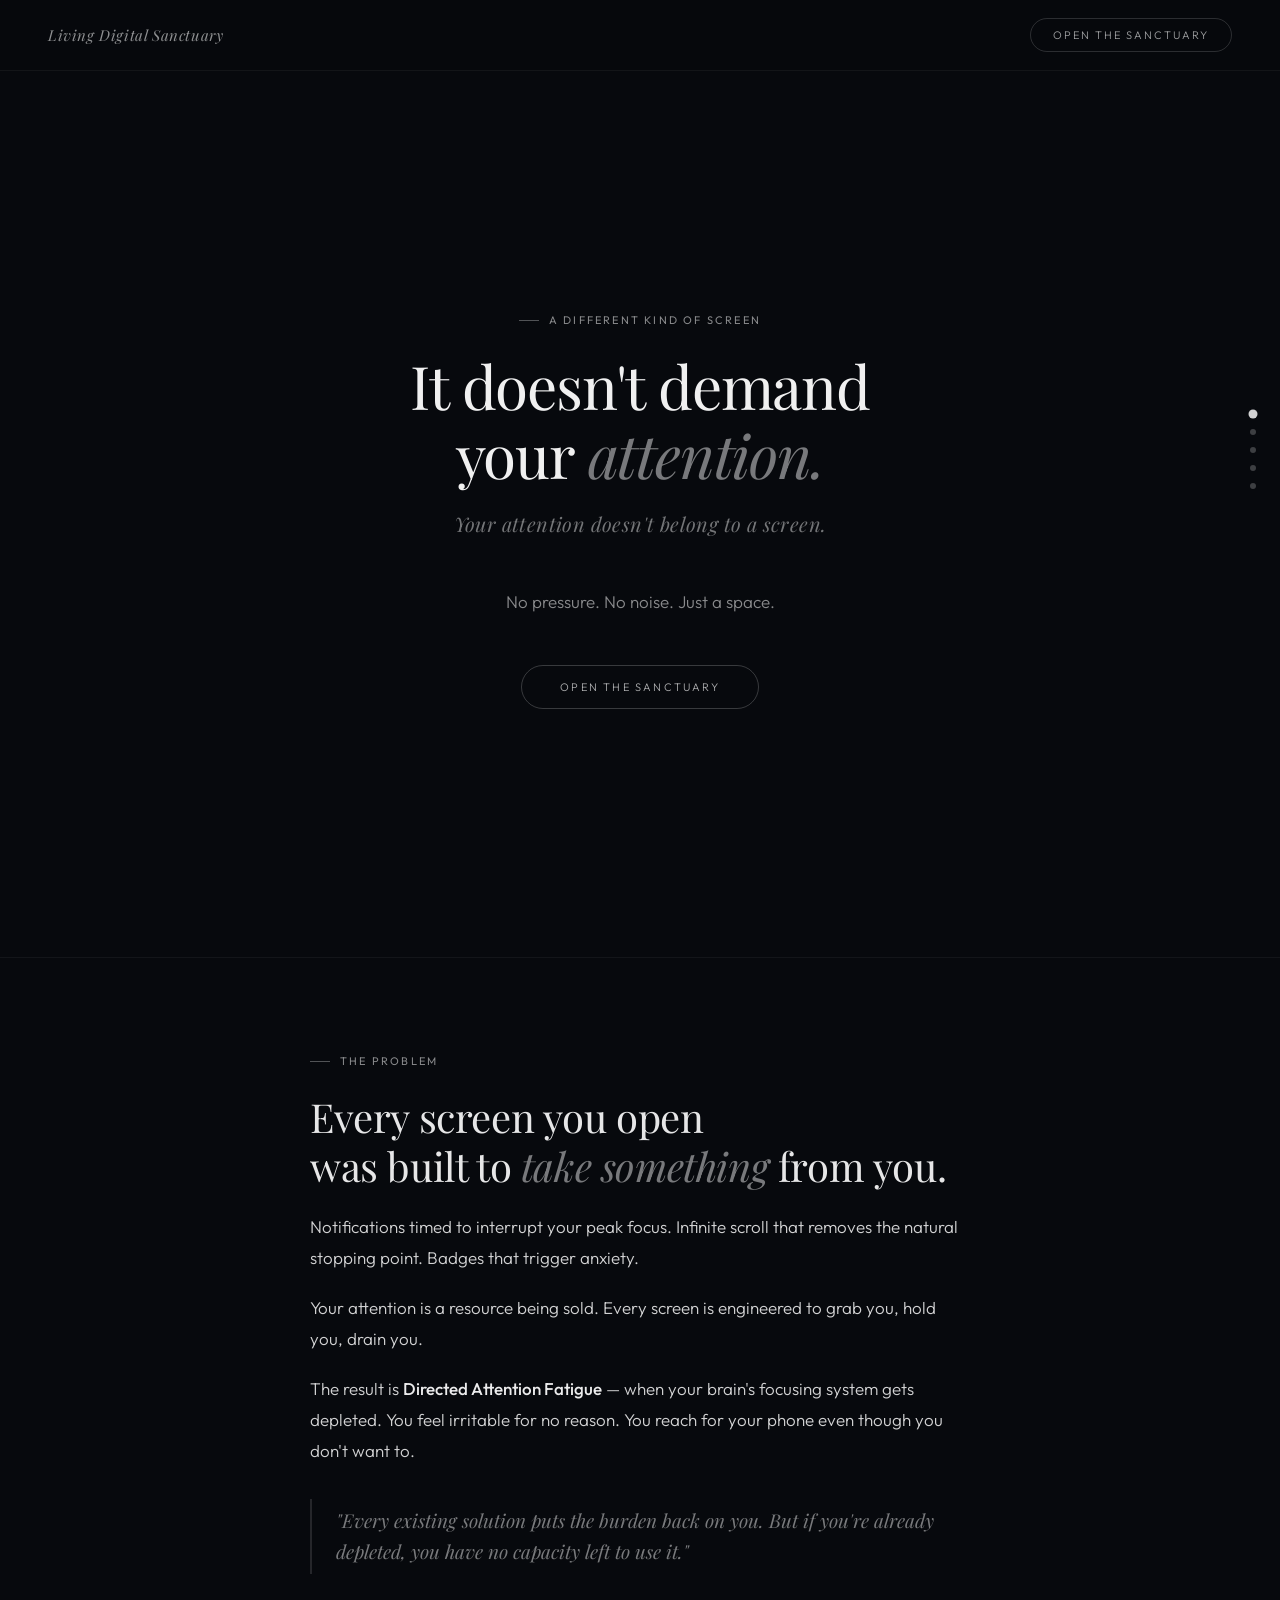
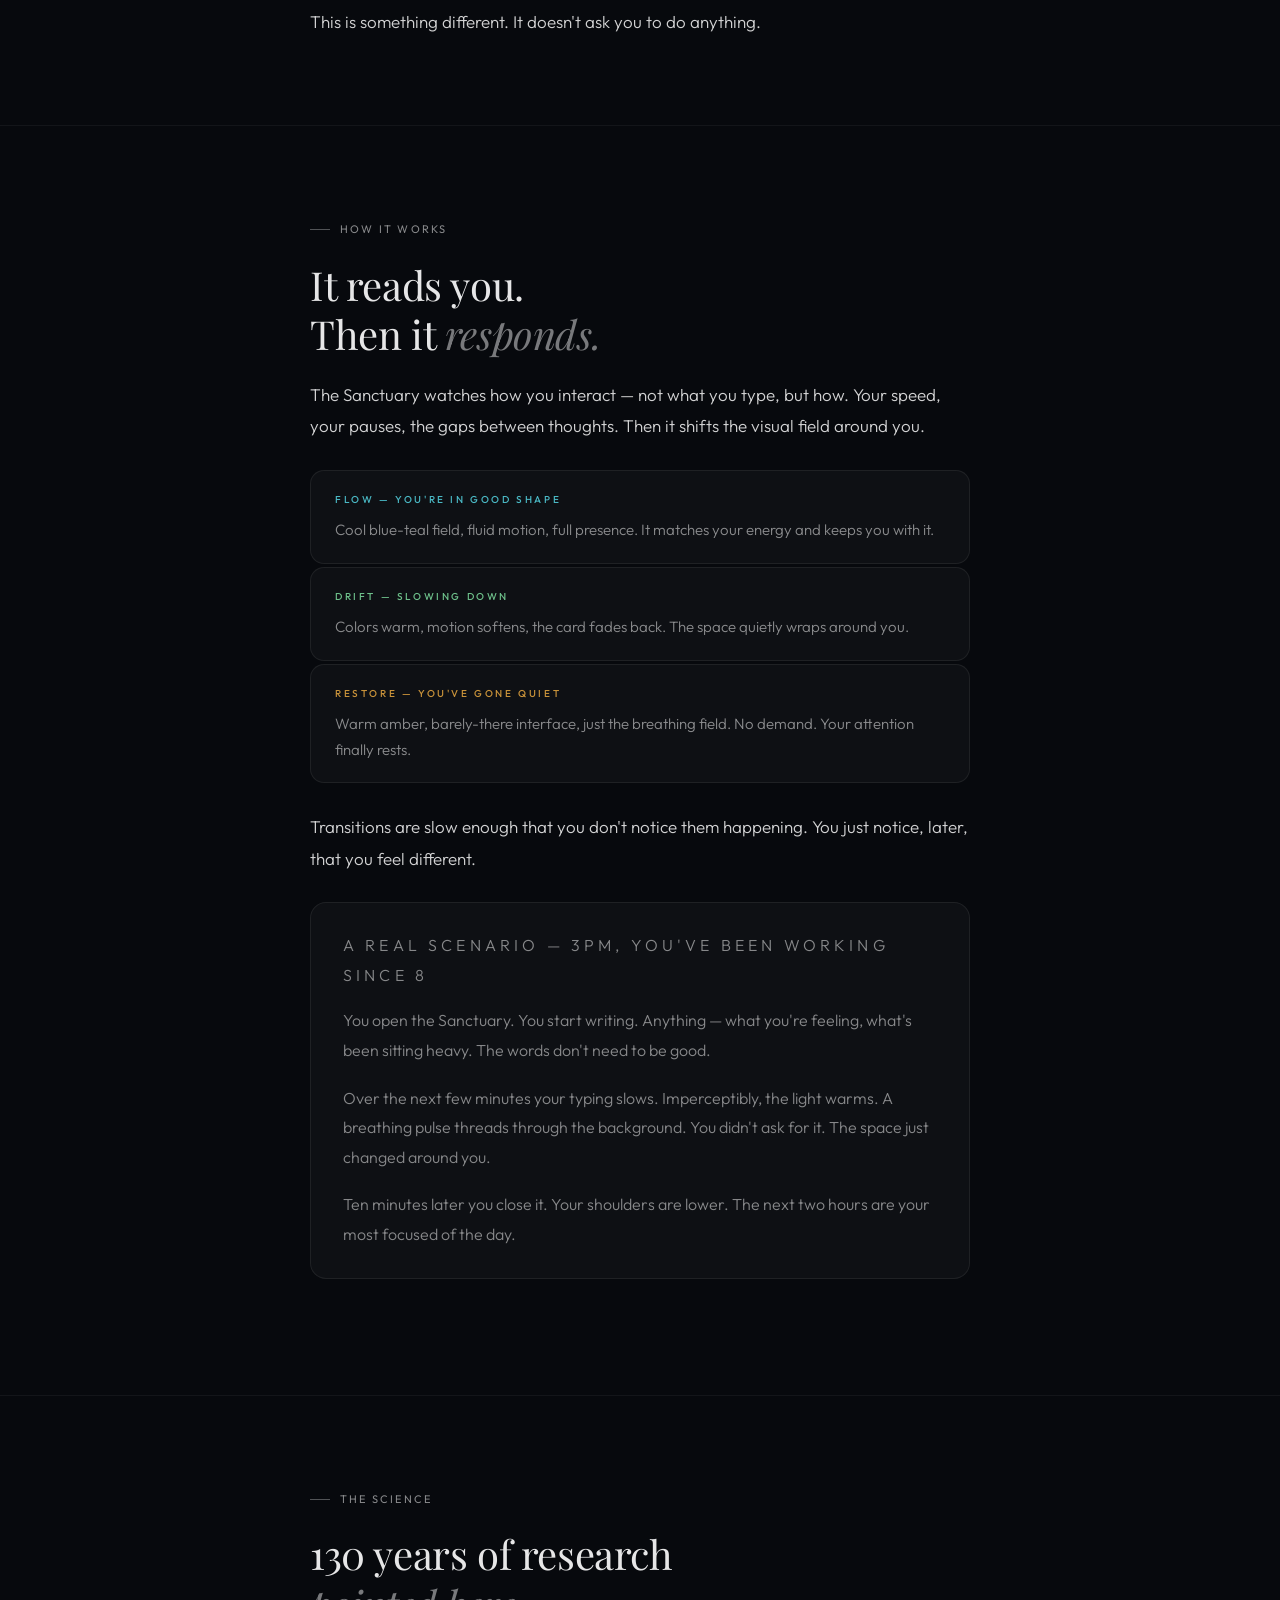
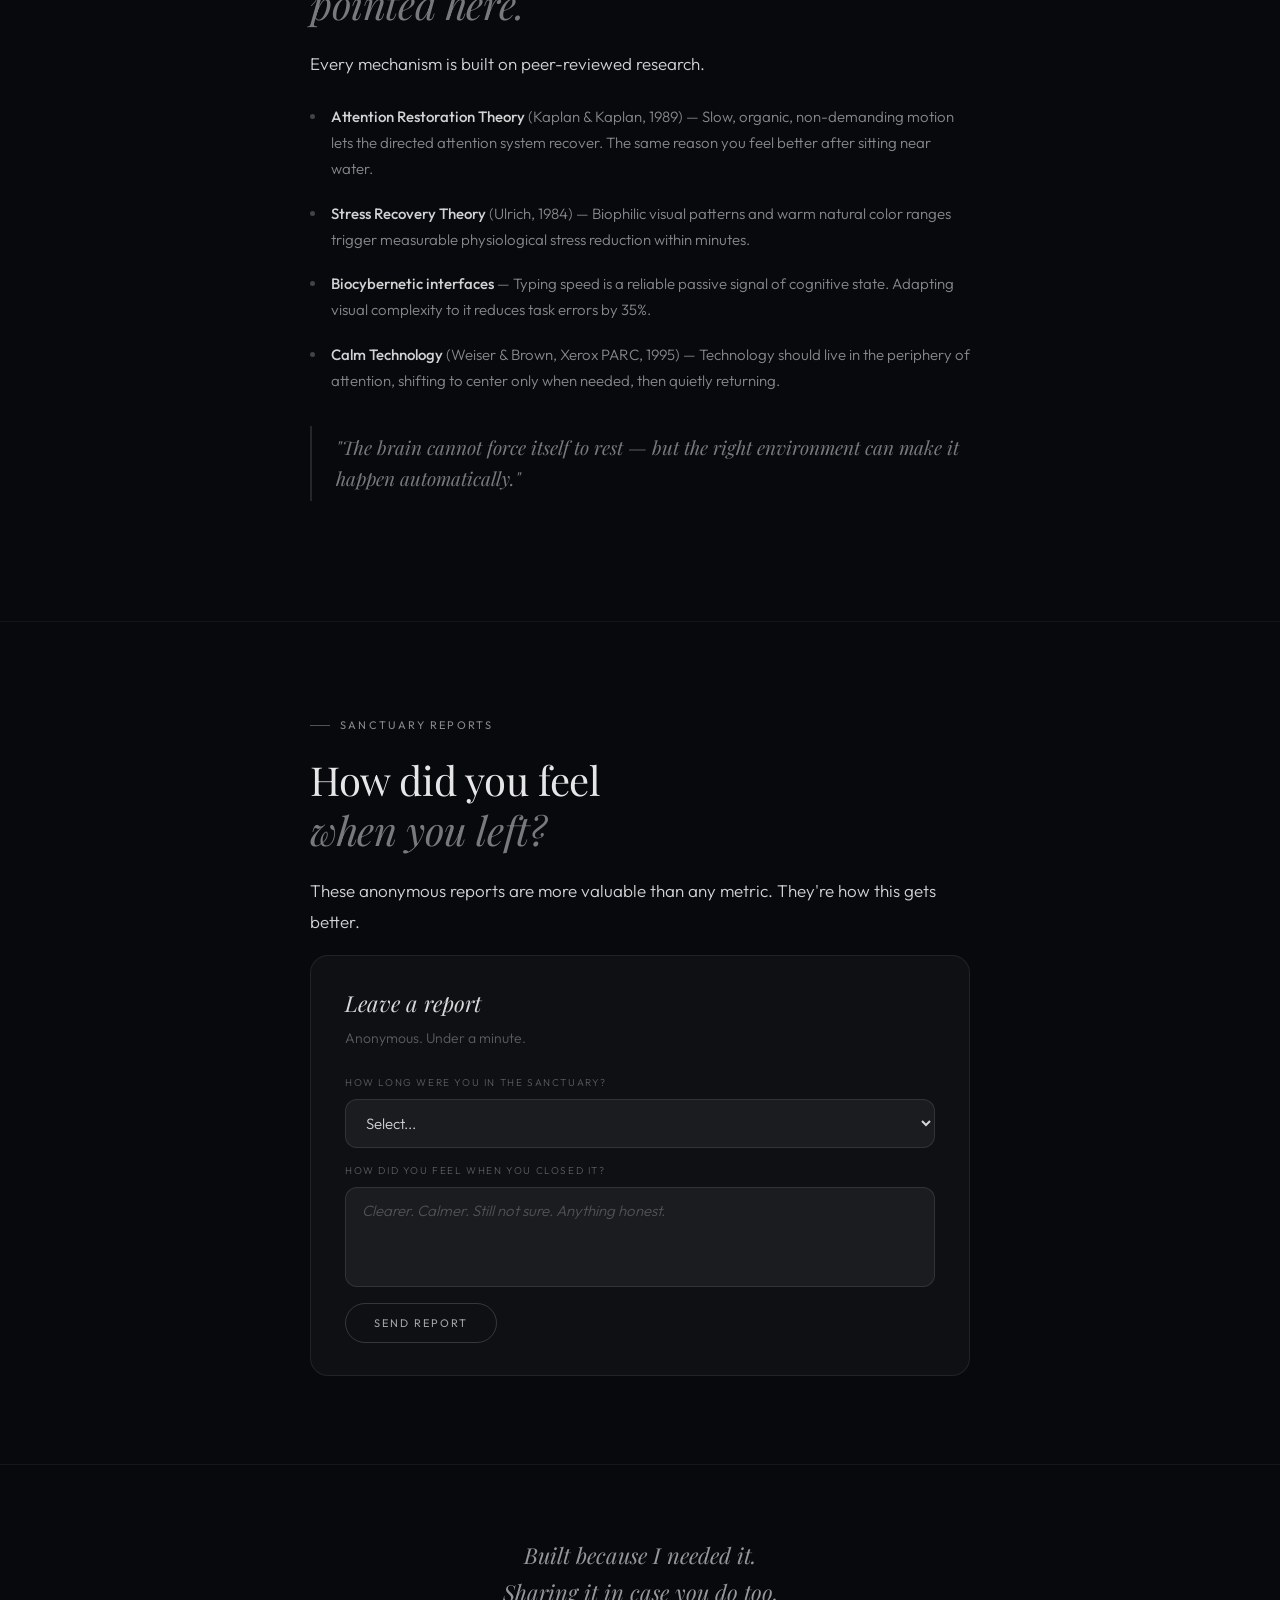
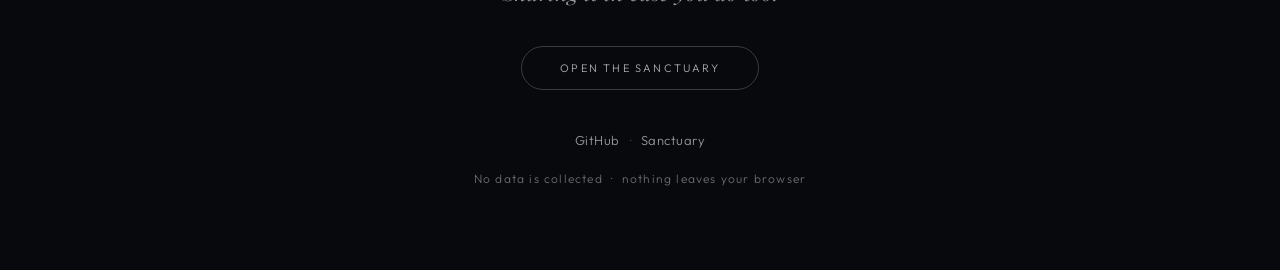
==== commit 2c2fb111: "Update about.html fully updated" ====
--- a/about.html
+++ b/about.html
@@ -1,10 +1,10 @@
+
 <!DOCTYPE html>
 <html lang="en">
 <head>
     <meta charset="UTF-8">
     <meta name="viewport" content="width=device-width, initial-scale=1.0">
     <title>Living Digital Sanctuary</title>
-    <meta name="description" content="A screen that doesn't demand your attention. No pressure. No noise. Just a space.">
     <link rel="preconnect" href="https://fonts.googleapis.com">
     <link rel="preconnect" href="https://fonts.gstatic.com" crossorigin>
     <link href="https://fonts.googleapis.com/css2?family=Outfit:wght@300;400;500&family=Playfair+Display:ital,wght@0,400;0,500;1,400;1,500&display=swap" rel="stylesheet">
@@ -12,223 +12,233 @@
     *, *::before, *::after { margin:0; padding:0; box-sizing:border-box; }
 
     :root {
-        --bg: #07090d;
-        --text: rgba(255,255,255,0.78);
-        --muted: rgba(255,255,255,0.36);
-        --dim: rgba(255,255,255,0.16);
-        --border: rgba(255,255,255,0.07);
-        --teal: #4ab8c4;
-        --gold: #c8923a;
-        --green: #6dbf8a;
-    }
-
-    html { scroll-behavior:smooth; scroll-snap-type:y mandatory; }
+        --bg:#07090d; --text:rgba(255,255,255,0.82);
+        --muted:rgba(255,255,255,0.52); --dim:rgba(255,255,255,0.32);
+        --border:rgba(255,255,255,0.09);
+        --teal:#4ab8c4; --gold:#c8923a; --green:#6dbf8a;
+    }
+
+    html { scroll-behavior:smooth; }
 
     body {
-        background:var(--bg);
-        color:var(--text);
-        font-family:'Outfit',sans-serif;
-        font-weight:300;
-        overflow-x:hidden;
-        opacity:0;
-        animation:fadeIn 1.6s ease 0.2s forwards;
+        background:var(--bg); color:var(--text);
+        font-family:'Outfit',sans-serif; font-weight:300;
+        overflow-x:hidden; opacity:0;
+        animation:fadeIn 1.2s ease 0.1s forwards;
     }
     @keyframes fadeIn { to { opacity:1; } }
 
-    /* ── SECTION BASE — full viewport, snap ── */
-    .section {
-        min-height:100vh;
-        display:flex; align-items:center; justify-content:center;
-        scroll-snap-align:start;
-        padding:80px 24px;
-        position:relative;
-    }
-
-    .inner {
-        width:100%; max-width:680px;
-        margin:0 auto;
-    }
-
-    /* ── NAV ── */
+    /* NAV */
     nav {
         position:fixed; top:0; left:0; right:0; z-index:100;
         display:flex; align-items:center; justify-content:space-between;
-        padding:20px 48px;
-        backdrop-filter:blur(20px); -webkit-backdrop-filter:blur(20px);
-        border-bottom:1px solid rgba(255,255,255,0.04);
-        background:rgba(7,9,13,0.72);
+        padding:18px 48px;
+        backdrop-filter:blur(24px); -webkit-backdrop-filter:blur(24px);
+        border-bottom:1px solid rgba(255,255,255,0.05);
+        background:rgba(7,9,13,0.80);
     }
     .nav-logo {
         font-family:'Playfair Display',serif; font-style:italic;
-        font-size:15px; color:var(--dim); text-decoration:none;
+        font-size:15px; color:rgba(255,255,255,0.55); text-decoration:none;
         letter-spacing:0.04em; transition:color 0.3s;
     }
-    .nav-logo:hover { color:rgba(255,255,255,0.72); }
+    .nav-logo:hover { color:rgba(255,255,255,0.88); }
     .nav-cta {
         font-size:11px; letter-spacing:0.18em; text-transform:uppercase;
-        color:var(--muted); text-decoration:none;
-        border:1px solid var(--border); padding:9px 22px; border-radius:30px;
+        color:rgba(255,255,255,0.62); text-decoration:none;
+        border:1px solid rgba(255,255,255,0.15); padding:9px 22px; border-radius:30px;
         transition:background 0.3s,color 0.3s,border-color 0.3s;
     }
-    .nav-cta:hover { background:rgba(255,255,255,0.07); color:rgba(255,255,255,0.90); border-color:rgba(255,255,255,0.18); }
-
-    /* ── DOT NAV right side ── */
+    .nav-cta:hover { background:rgba(255,255,255,0.08); color:rgba(255,255,255,0.96); border-color:rgba(255,255,255,0.28); }
+
+    /* DOT NAV */
     #dot-nav {
-        position:fixed; right:28px; top:50%; transform:translateY(-50%);
-        z-index:100; display:flex; flex-direction:column; gap:10px;
+        position:fixed; right:24px; top:50%;
+        transform:translateY(-50%);
+        z-index:99;
+        display:flex; flex-direction:column; gap:12px;
+        align-items:center;
+        background:none; border:none; padding:0;
     }
     .dot {
         width:6px; height:6px; border-radius:50%;
-        background:rgba(255,255,255,0.18); cursor:pointer;
+        background:rgba(255,255,255,0.22); cursor:pointer;
         transition:background 0.4s, transform 0.4s;
-        border:none; padding:0;
-    }
-    .dot.active { background:rgba(255,255,255,0.72); transform:scale(1.4); }
-    .dot:hover  { background:rgba(255,255,255,0.50); }
-
-    /* ── TYPOGRAPHY ── */
+        border:none; padding:0; display:block;
+    }
+    .dot.active { background:rgba(255,255,255,0.82); transform:scale(1.5); }
+    .dot:hover  { background:rgba(255,255,255,0.55); }
+
+    /* PAGE WRAPPER */
+    .page { padding-top:57px; }
+
+    /* HERO - only full viewport height */
+    .hero {
+        min-height:100vh;
+        display:flex; align-items:center; justify-content:center;
+        padding:60px 24px;
+        text-align:center;
+    }
+
+    /* ALL OTHER SECTIONS - natural content height */
+    .section {
+        padding:88px 24px;
+        border-top:1px solid rgba(255,255,255,0.05);
+    }
+
+    .inner { width:100%; max-width:660px; margin:0 auto; }
+
+    /* EYEBROW - modern browser label style */
     .eyebrow {
-        font-size:10px; letter-spacing:0.28em; text-transform:uppercase;
-        color:var(--dim); margin-bottom:28px;
-    }
+        display:inline-flex; align-items:center; gap:10px;
+        font-size:11px; letter-spacing:0.20em; text-transform:uppercase;
+        color:rgba(255,255,255,0.52); margin-bottom:20px; font-weight:400;
+    }
+    .eyebrow::before {
+        content:'';
+        display:inline-block; width:20px; height:1px;
+        background:rgba(255,255,255,0.30); flex-shrink:0;
+    }
+
     h1 {
         font-family:'Playfair Display',serif;
-        font-size:clamp(40px,6vw,62px);
-        font-weight:400; line-height:1.18;
-        color:rgba(255,255,255,0.92);
-        letter-spacing:-0.02em;
-        margin-bottom:28px;
-    }
-    h1 em { font-style:italic; color:rgba(255,255,255,0.48); }
+        font-size:clamp(38px,5.5vw,60px);
+        font-weight:400; line-height:1.16;
+        color:rgba(255,255,255,0.94); letter-spacing:-0.02em;
+        margin-bottom:18px;
+    }
+    h1 em { font-style:italic; color:rgba(255,255,255,0.46); }
     h2 {
         font-family:'Playfair Display',serif;
-        font-size:clamp(28px,4vw,40px);
-        font-weight:400; line-height:1.28;
-        color:rgba(255,255,255,0.88);
-        letter-spacing:-0.01em;
-        margin-bottom:22px;
-    }
-    h2 em { font-style:italic; color:rgba(255,255,255,0.45); }
-    p {
-        font-size:17px; line-height:1.85;
-        color:var(--text); margin-bottom:18px;
-    }
+        font-size:clamp(26px,3.8vw,40px);
+        font-weight:400; line-height:1.24;
+        color:rgba(255,255,255,0.90); letter-spacing:-0.01em;
+        margin-bottom:20px;
+    }
+    h2 em { font-style:italic; color:rgba(255,255,255,0.46); }
+    p { font-size:17px; line-height:1.85; color:var(--text); margin-bottom:18px; }
     p:last-child { margin-bottom:0; }
-
-    /* ── HERO ── */
-    #s0 { text-align:center; }
-    #s0 h1 { margin-bottom:20px; }
+    strong { color:rgba(255,255,255,0.92); font-weight:500; }
+
+    .hero-attention {
+        font-family:'Playfair Display',serif;
+        font-size:clamp(15px,2vw,20px);
+        color:rgba(255,255,255,0.44);
+        margin-bottom:48px; font-style:italic;
+        letter-spacing:0.02em; line-height:1.6;
+    }
     .hero-sub {
-        font-size:19px; color:var(--muted);
-        max-width:480px; margin:0 auto 52px;
-        line-height:1.7;
+        font-size:clamp(14px,1.8vw,17px);
+        color:var(--muted); max-width:400px;
+        margin:0 auto 48px; line-height:1.7;
     }
     .hero-btn {
-        display:inline-block; font-size:12px;
+        display:inline-block; font-size:11px;
         letter-spacing:0.20em; text-transform:uppercase;
-        color:rgba(255,255,255,0.52); border:1px solid rgba(255,255,255,0.12);
+        color:rgba(255,255,255,0.68); border:1px solid rgba(255,255,255,0.20);
         padding:14px 38px; border-radius:40px; text-decoration:none;
         transition:background 0.35s,color 0.35s,border-color 0.35s;
     }
-    .hero-btn:hover { background:rgba(255,255,255,0.07); color:rgba(255,255,255,0.95); border-color:rgba(255,255,255,0.22); }
-
-    /* ── PROBLEM ── */
+    .hero-btn:hover { background:rgba(255,255,255,0.09); color:rgba(255,255,255,0.98); border-color:rgba(255,255,255,0.32); }
+
     .pull-quote {
-        border-left:2px solid rgba(255,255,255,0.09);
-        margin:36px 0; padding:6px 0 6px 26px;
+        border-left:2px solid rgba(255,255,255,0.12);
+        margin:32px 0; padding:6px 0 6px 24px;
     }
     .pull-quote p {
         font-family:'Playfair Display',serif; font-style:italic;
-        font-size:20px; line-height:1.65;
-        color:rgba(255,255,255,0.45); margin:0;
-    }
-
-    /* ── STATE CARDS ── */
-    .states { display:flex; flex-direction:column; gap:3px; margin:36px 0; }
+        font-size:19px; line-height:1.65;
+        color:rgba(255,255,255,0.46); margin:0;
+    }
+
+    .states { display:flex; flex-direction:column; gap:3px; margin:28px 0; }
     .state-card {
-        background:rgba(255,255,255,0.03);
-        border:1px solid rgba(255,255,255,0.06);
-        border-radius:16px; padding:24px 28px;
-        transition:background 0.3s;
-    }
-    .state-card:hover { background:rgba(255,255,255,0.055); }
-    .state-name {
-        font-size:10px; letter-spacing:0.26em; text-transform:uppercase;
-        font-weight:500; margin-bottom:8px;
-    }
-    .state-card.flow   .state-name { color:var(--teal); }
-    .state-card.drift  .state-name { color:var(--green); }
+        background:rgba(255,255,255,0.03); border:1px solid rgba(255,255,255,0.07);
+        border-radius:14px; padding:20px 24px; transition:background 0.3s;
+    }
+    .state-card:hover { background:rgba(255,255,255,0.06); }
+    .state-name { font-size:10px; letter-spacing:0.26em; text-transform:uppercase; font-weight:500; margin-bottom:8px; }
+    .state-card.flow    .state-name { color:var(--teal); }
+    .state-card.drift   .state-name { color:var(--green); }
     .state-card.restore .state-name { color:var(--gold); }
     .state-desc { font-size:15px; color:var(--muted); line-height:1.7; margin:0; }
 
-    /* ── SCENARIO ── */
     .scenario {
-        background:rgba(255,255,255,0.03);
-        border:1px solid rgba(255,255,255,0.06);
-        border-radius:20px; padding:36px 38px; margin:36px 0;
-    }
-    .scenario-label {
-        font-size:10px; letter-spacing:0.26em; text-transform:uppercase;
-        color:var(--dim); margin-bottom:20px;
-    }
+        background:rgba(255,255,255,0.03); border:1px solid rgba(255,255,255,0.07);
+        border-radius:16px; padding:28px 32px; margin:28px 0;
+    }
+    .scenario-label { font-size:10px; letter-spacing:0.26em; text-transform:uppercase; color:var(--dim); margin-bottom:16px; }
     .scenario p { font-size:16px; color:rgba(255,255,255,0.50); line-height:1.85; }
 
-    /* ── SCIENCE ── */
-    .sci-list { list-style:none; display:flex; flex-direction:column; gap:20px; margin:32px 0; }
-    .sci-list li { display:flex; gap:18px; align-items:flex-start; }
-    .sci-dot {
-        width:5px; height:5px; border-radius:50%;
-        background:rgba(255,255,255,0.16); margin-top:10px; flex-shrink:0;
-    }
+    .sci-list { list-style:none; display:flex; flex-direction:column; gap:18px; margin:24px 0; }
+    .sci-list li { display:flex; gap:16px; align-items:flex-start; }
+    .sci-dot { width:5px; height:5px; border-radius:50%; background:rgba(255,255,255,0.24); margin-top:10px; flex-shrink:0; }
     .sci-text { font-size:15px; color:var(--muted); line-height:1.75; }
-    .sci-text strong { color:rgba(255,255,255,0.75); }
-
-    /* ── REPORT ── */
+    .sci-text strong { color:rgba(255,255,255,0.82); }
+
     .report-box {
-        background:rgba(255,255,255,0.03);
-        border:1px solid rgba(255,255,255,0.07);
-        border-radius:20px; padding:38px 40px;
+        background:rgba(255,255,255,0.03); border:1px solid rgba(255,255,255,0.08);
+        border-radius:18px; padding:32px 34px;
     }
     .report-box h3 {
-        font-family:'Playfair Display',serif; font-size:24px;
-        font-weight:400; color:rgba(255,255,255,0.78);
+        font-family:'Playfair Display',serif; font-size:22px;
+        font-weight:400; color:rgba(255,255,255,0.84);
         margin-bottom:8px; font-style:italic;
     }
-    .report-box > p { font-size:14px; color:var(--dim); margin-bottom:28px; }
-    .form-row { display:flex; flex-direction:column; gap:10px; margin-bottom:18px; }
+    .report-box > p { font-size:14px; color:var(--dim); margin-bottom:24px; }
+    .form-row { display:flex; flex-direction:column; gap:10px; margin-bottom:16px; }
     .form-row label { font-size:10px; letter-spacing:0.16em; text-transform:uppercase; color:var(--dim); }
-    .form-row select,
-    .form-row textarea {
-        background:rgba(255,255,255,0.04);
-        border:1px solid rgba(255,255,255,0.08);
-        border-radius:12px; color:var(--text);
-        font-family:'Outfit',sans-serif; font-size:15px; font-weight:300;
-        padding:13px 16px; outline:none; width:100%;
+    .form-row select, .form-row textarea {
+        background:rgba(255,255,255,0.05); border:1px solid rgba(255,255,255,0.10);
+        border-radius:12px; color:var(--text); font-family:'Outfit',sans-serif;
+        font-size:15px; font-weight:300; padding:13px 16px; outline:none; width:100%;
         transition:border-color 0.3s;
     }
     .form-row textarea { height:100px; resize:none; }
-    .form-row select:focus, .form-row textarea:focus { border-color:rgba(255,255,255,0.18); }
+    .form-row select:focus, .form-row textarea:focus { border-color:rgba(255,255,255,0.24); }
     .form-row select option { background:#111; }
-    .form-row textarea::placeholder { color:rgba(255,255,255,0.20); font-style:italic; }
+    .form-row textarea::placeholder { color:rgba(255,255,255,0.24); font-style:italic; }
     .form-submit {
-        background:transparent; border:1px solid rgba(255,255,255,0.12);
-        color:rgba(255,255,255,0.46); padding:12px 28px; border-radius:30px;
+        background:transparent; border:1px solid rgba(255,255,255,0.16);
+        color:rgba(255,255,255,0.62); padding:12px 28px; border-radius:30px;
         font-size:11px; letter-spacing:0.18em; text-transform:uppercase;
         cursor:pointer; font-family:'Outfit',sans-serif;
         transition:background 0.3s,color 0.3s,border-color 0.3s;
     }
-    .form-submit:hover { background:rgba(255,255,255,0.07); color:rgba(255,255,255,0.92); border-color:rgba(255,255,255,0.22); }
-
-    /* ── FOOTER section ── */
-    #s5 { text-align:center; min-height:50vh; }
-    #s5 p { font-size:14px; color:var(--dim); }
-    #s5 a { color:var(--dim); text-decoration:none; transition:color 0.3s; }
-    #s5 a:hover { color:rgba(255,255,255,0.72); }
+    .form-submit:hover { background:rgba(255,255,255,0.08); color:rgba(255,255,255,0.96); border-color:rgba(255,255,255,0.28); }
+
+    /* FOOTER */
+    footer {
+        padding:72px 24px 80px;
+        text-align:center;
+        border-top:1px solid rgba(255,255,255,0.06);
+    }
+    .footer-quote {
+        font-family:'Playfair Display',serif; font-style:italic;
+        font-size:22px; color:rgba(255,255,255,0.58);
+        margin-bottom:36px; line-height:1.65;
+    }
+    .footer-links {
+        display:flex; align-items:center; justify-content:center; gap:4px;
+        margin-top:40px;
+    }
+    .footer-links a {
+        font-size:13px; color:rgba(255,255,255,0.58); text-decoration:none;
+        letter-spacing:0.04em; transition:color 0.3s; padding:2px 6px;
+    }
+    .footer-links a:hover { color:rgba(255,255,255,0.92); }
+    .footer-links .sep { color:rgba(255,255,255,0.25); font-size:13px; }
+    .footer-note {
+        margin-top:18px;
+        font-size:12px; letter-spacing:0.10em;
+        color:rgba(255,255,255,0.40);
+    }
 
     @media(max-width:600px) {
-        nav { padding:18px 20px; }
-        .section { padding:80px 20px; }
-        .report-box, .scenario { padding:24px 20px; }
+        nav { padding:16px 20px; }
+        .hero { padding:60px 20px; }
+        .section { padding:64px 20px; }
+        .report-box, .scenario { padding:20px 18px; }
         #dot-nav { display:none; }
     }
     </style>
@@ -237,119 +247,97 @@
 
 <nav>
     <a class="nav-logo" href="https://my-projects-spacelab.github.io/living-digital-sanctuary/">Living Digital Sanctuary</a>
-    <a class="nav-cta" href="https://my-projects-spacelab.github.io/living-digital-sanctuary/">Open the Sanctuary →</a>
+    <a class="nav-cta" href="https://my-projects-spacelab.github.io/living-digital-sanctuary/">Open the Sanctuary</a>
 </nav>
 
-<!-- Dot nav -->
-<nav id="dot-nav" aria-label="Section navigation">
-    <button class="dot active" data-target="s0" aria-label="Hero"></button>
+<div id="dot-nav">
+    <button class="dot active" data-target="s0" aria-label="Intro"></button>
     <button class="dot" data-target="s1" aria-label="Problem"></button>
     <button class="dot" data-target="s2" aria-label="How it works"></button>
     <button class="dot" data-target="s3" aria-label="Science"></button>
     <button class="dot" data-target="s4" aria-label="Report"></button>
-</nav>
-
-<!-- ── S0 HERO ── -->
-<section class="section" id="s0">
-    <div class="inner" style="text-align:center">
+</div>
+
+<div class="page">
+
+<section class="hero" id="s0">
+    <div class="inner">
         <p class="eyebrow">A different kind of screen</p>
         <h1>It doesn't demand<br>your <em>attention.</em></h1>
+        <p class="hero-attention">Your attention doesn't belong to a screen.</p>
         <p class="hero-sub">No pressure. No noise. Just a space.</p>
         <a class="hero-btn" href="https://my-projects-spacelab.github.io/living-digital-sanctuary/">Open the Sanctuary</a>
     </div>
 </section>
 
-<!-- ── S1 PROBLEM ── -->
 <section class="section" id="s1">
     <div class="inner">
         <p class="eyebrow">The problem</p>
         <h2>Every screen you open<br>was built to <em>take something</em> from you.</h2>
-        <p>Notifications timed to interrupt your peak focus. Infinite scroll that removes the natural stopping point. Badges that trigger anxiety. Autoplay that removes your choice to stop.</p>
-        <p>Your eyeball-time is money. So every screen is engineered to grab you, hold you, drain you.</p>
-        <p>The result is what researchers call <strong>Directed Attention Fatigue</strong> — when your brain's focusing system gets depleted. You feel irritable for no reason. You reach for your phone even though you don't want to. You can't concentrate and you can't figure out why.</p>
+        <p>Notifications timed to interrupt your peak focus. Infinite scroll that removes the natural stopping point. Badges that trigger anxiety.</p>
+        <p>Your attention is a resource being sold. Every screen is engineered to grab you, hold you, drain you.</p>
+        <p>The result is <strong>Directed Attention Fatigue</strong> — when your brain's focusing system gets depleted. You feel irritable for no reason. You reach for your phone even though you don't want to.</p>
         <div class="pull-quote">
-            <p>"Every existing solution puts the burden back on you. But if you're already depleted — you have no capacity left to use it."</p>
+            <p>"Every existing solution puts the burden back on you. But if you're already depleted, you have no capacity left to use it."</p>
         </div>
         <p>This is something different. It doesn't ask you to do anything.</p>
     </div>
 </section>
 
-<!-- ── S2 HOW IT WORKS ── -->
 <section class="section" id="s2">
     <div class="inner">
         <p class="eyebrow">How it works</p>
-        <h2>It reads you. Then it<br><em>responds.</em></h2>
-        <p>The Sanctuary watches how you interact — not what you type, but how. Your speed. Your pauses. The gaps between thoughts. From that, it figures out where you are and shifts the visual field around you.</p>
-
+        <h2>It reads you.<br>Then it <em>responds.</em></h2>
+        <p>The Sanctuary watches how you interact — not what you type, but how. Your speed, your pauses, the gaps between thoughts. Then it shifts the visual field around you.</p>
         <div class="states">
             <div class="state-card flow">
-                <p class="state-name">Flow &mdash; you're in good shape</p>
+                <p class="state-name">Flow — you're in good shape</p>
                 <p class="state-desc">Cool blue-teal field, fluid motion, full presence. It matches your energy and keeps you with it.</p>
             </div>
             <div class="state-card drift">
-                <p class="state-name">Drift &mdash; slowing down</p>
+                <p class="state-name">Drift — slowing down</p>
                 <p class="state-desc">Colors warm, motion softens, the card fades back. The space quietly wraps around you.</p>
             </div>
             <div class="state-card restore">
-                <p class="state-name">Restore &mdash; you've gone quiet</p>
+                <p class="state-name">Restore — you've gone quiet</p>
                 <p class="state-desc">Warm amber, barely-there interface, just the breathing field. No demand. Your attention finally rests.</p>
             </div>
         </div>
-
         <p>Transitions are slow enough that you don't notice them happening. You just notice, later, that you feel different.</p>
-
         <div class="scenario">
             <p class="scenario-label">A real scenario — 3pm, you've been working since 8</p>
             <p>You open the Sanctuary. You start writing. Anything — what you're feeling, what's been sitting heavy. The words don't need to be good.</p>
-            <p>Over the next few minutes your typing slows. Imperceptibly, the light warms. The particles slow their drift. A breathing pulse threads through the background.</p>
-            <p>You didn't ask for it. The space just changed around you. Ten minutes later you close it. Your shoulders are lower. The next two hours are your most focused of the day.</p>
+            <p>Over the next few minutes your typing slows. Imperceptibly, the light warms. A breathing pulse threads through the background. You didn't ask for it. The space just changed around you.</p>
+            <p>Ten minutes later you close it. Your shoulders are lower. The next two hours are your most focused of the day.</p>
         </div>
     </div>
 </section>
 
-<!-- ── S3 SCIENCE ── -->
 <section class="section" id="s3">
     <div class="inner">
         <p class="eyebrow">The science</p>
         <h2>130 years of research<br><em>pointed here.</em></h2>
-        <p>This isn't a wellness trend. Every mechanism is built on peer-reviewed research.</p>
-
+        <p>Every mechanism is built on peer-reviewed research.</p>
         <ul class="sci-list">
-            <li>
-                <span class="sci-dot"></span>
-                <span class="sci-text"><strong>Attention Restoration Theory</strong> (Kaplan & Kaplan, 1989) — Slow, organic, non-demanding motion is the specific ingredient that allows the directed attention system to recover. The same reason you feel better after sitting near water.</span>
-            </li>
-            <li>
-                <span class="sci-dot"></span>
-                <span class="sci-text"><strong>Stress Recovery Theory</strong> (Ulrich, 1984) — Biophilic visual patterns and warm natural color ranges trigger measurable physiological stress reduction within minutes.</span>
-            </li>
-            <li>
-                <span class="sci-dot"></span>
-                <span class="sci-text"><strong>Biocybernetic interfaces</strong> — Typing speed is a reliable passive signal of cognitive state. Adapting visual complexity to it produces real focus improvements and reduced task errors.</span>
-            </li>
-            <li>
-                <span class="sci-dot"></span>
-                <span class="sci-text"><strong>Calm Technology</strong> (Weiser & Brown, Xerox PARC, 1995) — Technology should live in the periphery of attention, shifting to center only when needed, then quietly returning.</span>
-            </li>
+            <li><span class="sci-dot"></span><span class="sci-text"><strong>Attention Restoration Theory</strong> (Kaplan &amp; Kaplan, 1989) — Slow, organic, non-demanding motion lets the directed attention system recover. The same reason you feel better after sitting near water.</span></li>
+            <li><span class="sci-dot"></span><span class="sci-text"><strong>Stress Recovery Theory</strong> (Ulrich, 1984) — Biophilic visual patterns and warm natural color ranges trigger measurable physiological stress reduction within minutes.</span></li>
+            <li><span class="sci-dot"></span><span class="sci-text"><strong>Biocybernetic interfaces</strong> — Typing speed is a reliable passive signal of cognitive state. Adapting visual complexity to it reduces task errors by 35%.</span></li>
+            <li><span class="sci-dot"></span><span class="sci-text"><strong>Calm Technology</strong> (Weiser &amp; Brown, Xerox PARC, 1995) — Technology should live in the periphery of attention, shifting to center only when needed, then quietly returning.</span></li>
         </ul>
-
         <div class="pull-quote">
             <p>"The brain cannot force itself to rest — but the right environment can make it happen automatically."</p>
         </div>
     </div>
 </section>
 
-<!-- ── S4 REPORT ── -->
 <section class="section" id="s4">
     <div class="inner">
-        <p class="eyebrow" id="report">Sanctuary reports</p>
+        <p class="eyebrow">Sanctuary reports</p>
         <h2>How did you feel<br><em>when you left?</em></h2>
         <p>These anonymous reports are more valuable than any metric. They're how this gets better.</p>
-
         <div class="report-box">
             <h3>Leave a report</h3>
-            <p>Anonymous. Under a minute. Means a lot.</p>
-
+            <p>Anonymous. Under a minute.</p>
             <div class="form-row">
                 <label>How long were you in the Sanctuary?</label>
                 <select id="r-duration">
@@ -369,46 +357,39 @@
     </div>
 </section>
 
-<!-- ── S5 FOOTER ── -->
-<section class="section" id="s5">
-    <div class="inner" style="text-align:center">
-        <p style="font-family:'Playfair Display',serif;font-style:italic;font-size:22px;color:rgba(255,255,255,0.45);margin-bottom:36px;line-height:1.6;">
-            Built because I needed it.<br>Sharing it in case you do too.
-        </p>
-        <a class="hero-btn" href="https://my-projects-spacelab.github.io/living-digital-sanctuary/" style="margin-bottom:48px;display:inline-block;">Open the Sanctuary</a>
-        <p style="margin-top:48px;">
+<footer>
+    <div class="inner">
+        <p class="footer-quote">Built because I needed it.<br>Sharing it in case you do too.</p>
+        <a class="hero-btn" href="https://my-projects-spacelab.github.io/living-digital-sanctuary/">Open the Sanctuary</a>
+        <div class="footer-links">
             <a href="https://github.com/My-Projects-SpaceLab/living-digital-sanctuary">GitHub</a>
-            &nbsp;·&nbsp;
+            <span class="sep">·</span>
             <a href="https://my-projects-spacelab.github.io/living-digital-sanctuary/">Sanctuary</a>
-        </p>
-    </div>
-</section>
+        </div>
+        <p class="footer-note">No data is collected &nbsp;·&nbsp; nothing leaves your browser</p>
+    </div>
+</footer>
+
+</div>
 
 <script>
-// Dot nav — highlight active section on scroll
-const sections = document.querySelectorAll('.section');
+const sections = document.querySelectorAll('#s0,#s1,#s2,#s3,#s4');
 const dots = document.querySelectorAll('.dot');
-
 const io = new IntersectionObserver(entries => {
     entries.forEach(e => {
         if (e.isIntersecting) {
             const id = e.target.id;
-            dots.forEach(d => {
-                d.classList.toggle('active', d.dataset.target === id);
-            });
+            dots.forEach(d => d.classList.toggle('active', d.dataset.target === id));
         }
     });
-}, { threshold: 0.5 });
-
+}, { threshold: 0.4 });
 sections.forEach(s => io.observe(s));
-
 dots.forEach(dot => {
     dot.addEventListener('click', () => {
         document.getElementById(dot.dataset.target).scrollIntoView({ behavior:'smooth' });
     });
 });
 
-// Report form
 function submitReport(btn) {
     const duration = document.getElementById('r-duration').value;
     const feeling  = document.getElementById('r-feeling').value.trim();
@@ -417,10 +398,17 @@
         setTimeout(() => { btn.textContent = 'Send report'; }, 2000);
         return;
     }
-    // Wire to Formspree: replace action URL when ready
-    // fetch('https://formspree.io/f/YOUR_ID', { method:'POST', headers:{'Content-Type':'application/json'}, body: JSON.stringify({duration, feeling}) });
-    const box = document.querySelector('.report-box');
-    box.innerHTML = `<p style="font-family:'Playfair Display',serif;font-style:italic;font-size:20px;color:rgba(255,255,255,0.55);line-height:1.7;">Thank you.<br>That matters more than you know.</p>`;
+    fetch('https://formspree.io/f/YOUR_FORM_ID', {
+        method:'POST',
+        headers:{'Content-Type':'application/json'},
+        body: JSON.stringify({ duration, feeling })
+    }).then(() => {
+        document.querySelector('.report-box').innerHTML =
+            '<p style="font-family:\'Playfair Display\',serif;font-style:italic;font-size:20px;color:rgba(255,255,255,0.62);line-height:1.7;">Thank you.<br>That matters more than you know.</p>';
+    }).catch(() => {
+        document.querySelector('.report-box').innerHTML =
+            '<p style="font-family:\'Playfair Display\',serif;font-style:italic;font-size:20px;color:rgba(255,255,255,0.62);line-height:1.7;">Thank you.<br>That matters more than you know.</p>';
+    });
 }
 </script>
 </body>
